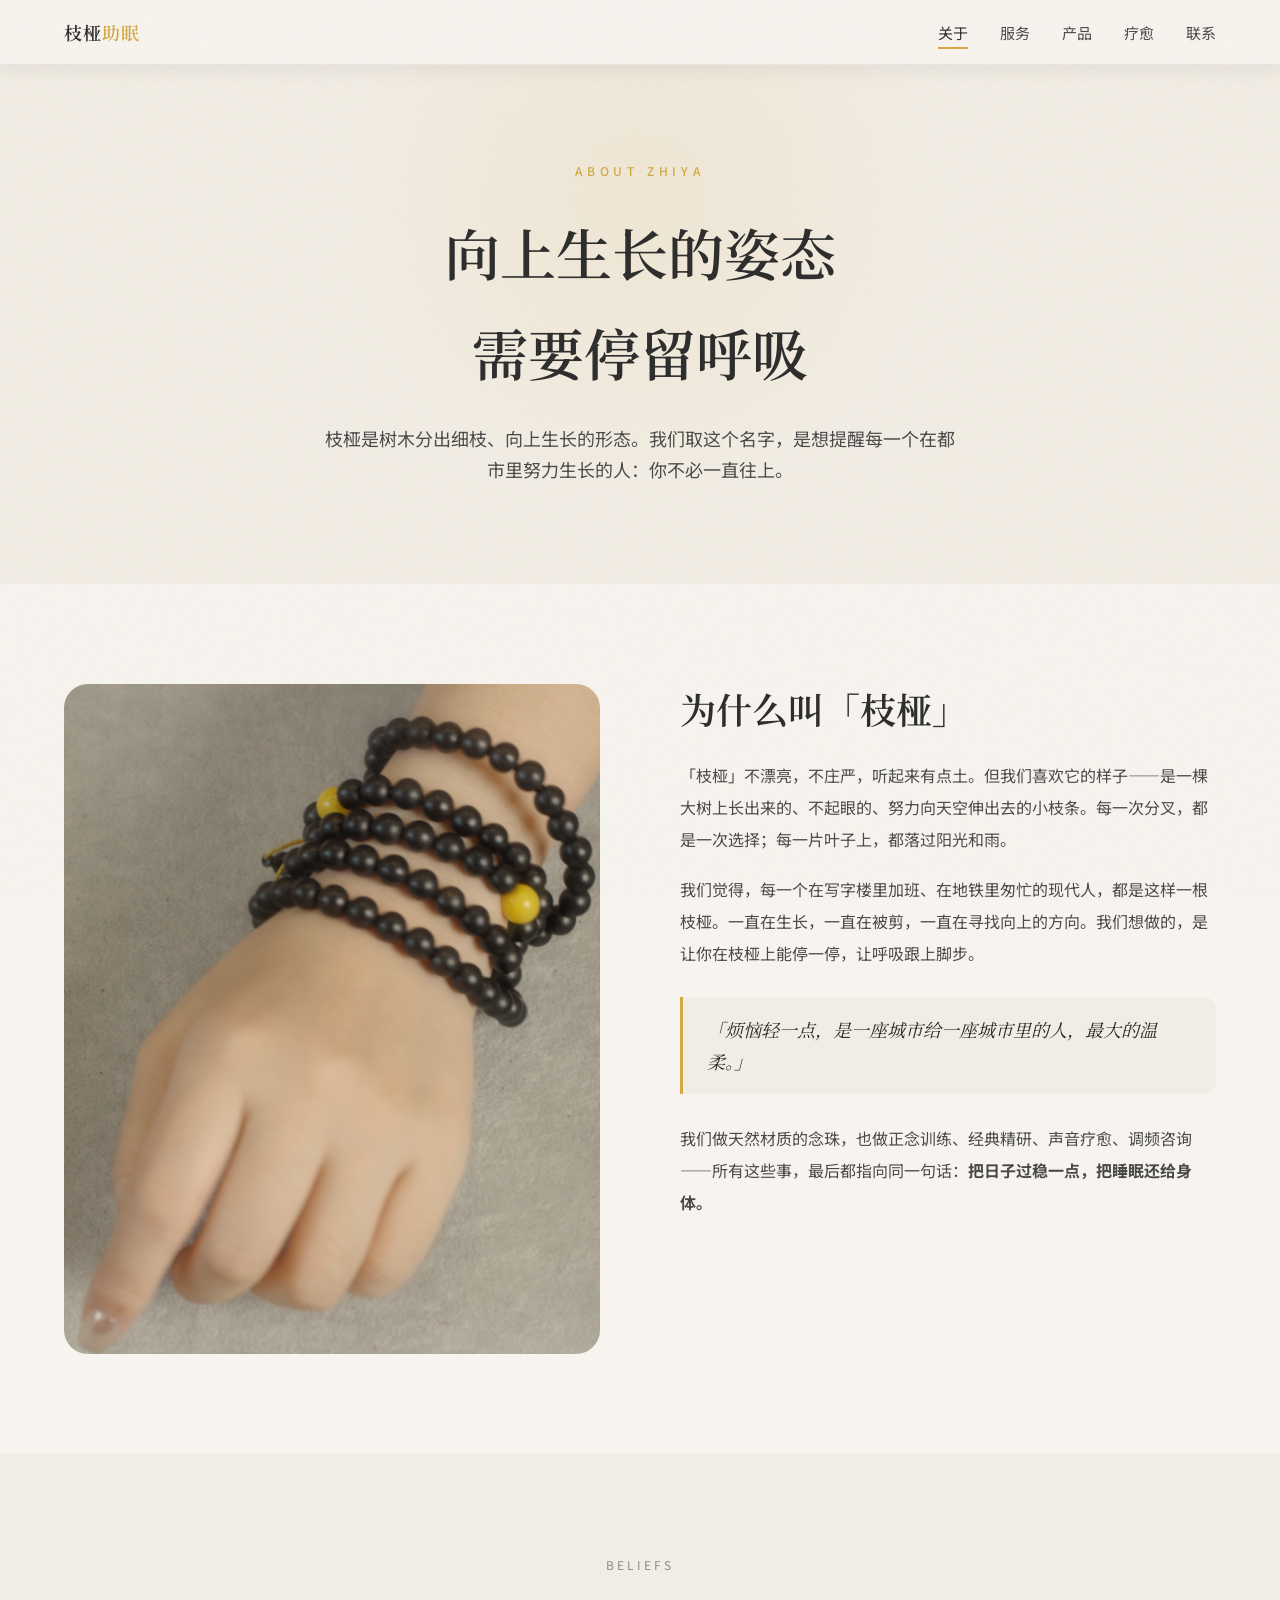
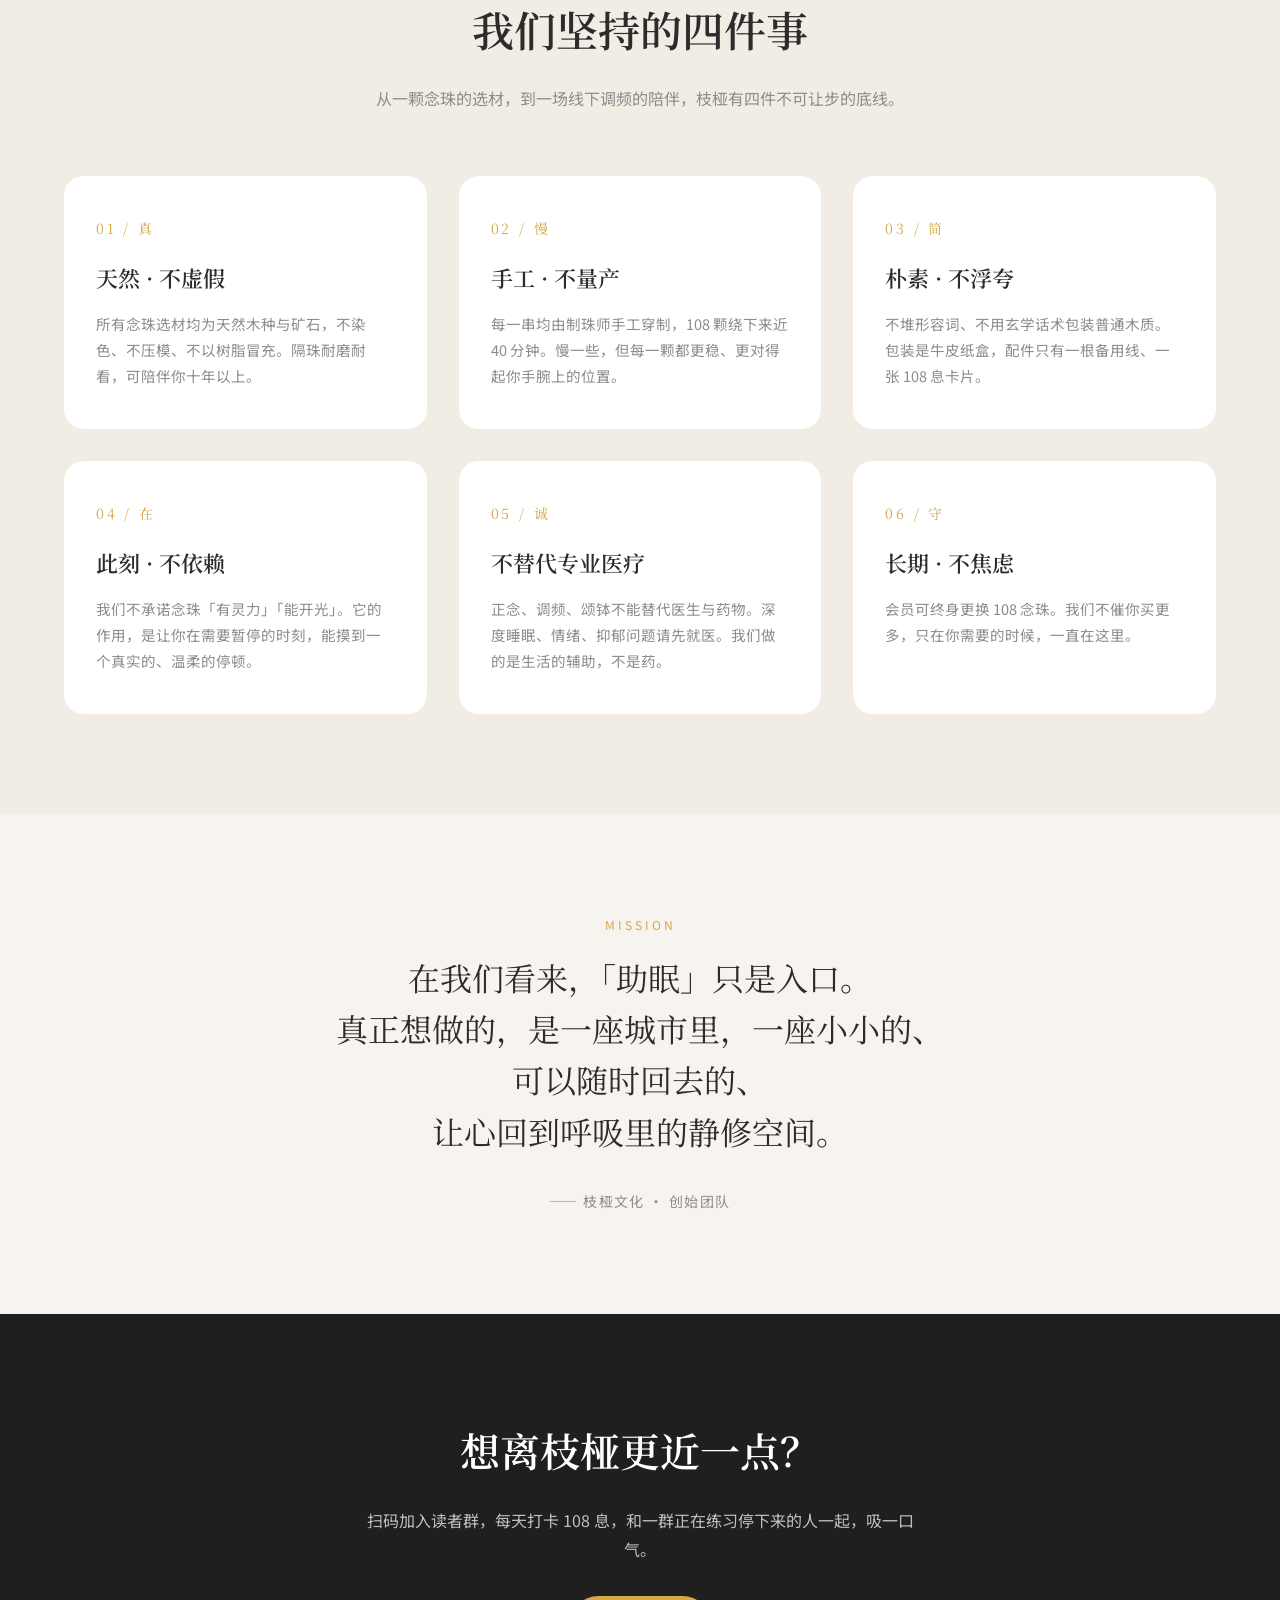
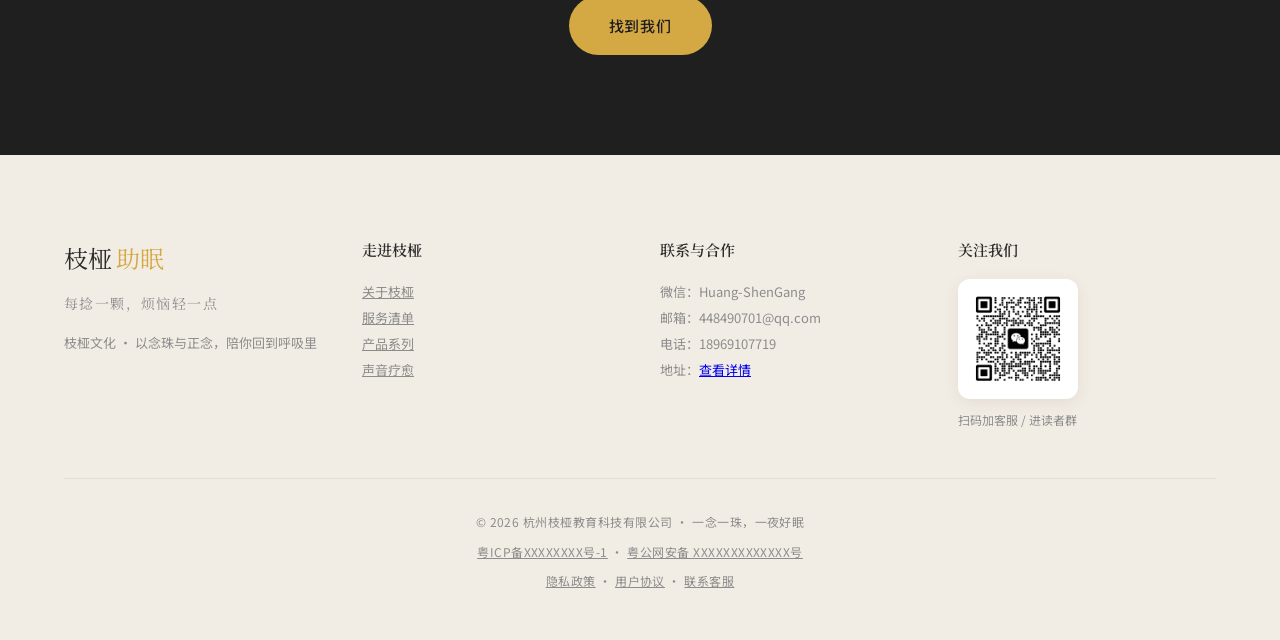
==== about.html @ 6f84974c "初始化枝桠助眠官网 - 7 页静态站（index/about/services/products/contact/privacy/terms） - 共享样式 assets/site.css - 产片图" ====
<!DOCTYPE html>
<html lang="zh-CN" data-page-node-id="c7BwJhgaLgPB29mqBBdAza">
<head data-page-node-id="w8RipfupaYXscHjXqnC0Yg">
  <meta charset="UTF-8" data-page-node-id="zrzFJrG8HSOhXnCDWmVQQJ">
  <meta name="viewport" content="width=device-width, initial-scale=1.0, maximum-scale=1.0, user-scalable=no" data-page-node-id="kFbuzF8oG6EaIwh0IIqOw9">
  <title>关于枝桠 · 枝桠助眠</title>
  <meta name="description" content="杭州枝桠教育科技有限公司——以念珠与正念陪伴都市年轻人。我们相信，向上生长的姿态，也需要停留呼吸。" data-page-node-id="zHHDZzL48FiC77QS3aB5ci">
  <meta name="keywords" content="枝桠助眠,关于枝桠,品牌故事,正念,助眠,佛珠,杭州公司" data-page-node-id="AqQT6W8huMCM0F9nWyR6EF">
  <meta property="og:type" content="website" data-page-node-id="DmBmISzc376RfdoCbHQrcf">
  <meta property="og:title" content="关于枝桠 · 枝桠助眠" data-page-node-id="50yYKK99D9GsTYdADlOUM7">
  <meta property="og:description" content="向上生长的姿态，需要停留呼吸。了解枝桠的故事。" data-page-node-id="1DLY83FLRp54tsqsLVWMIu">
  <meta property="og:image" content="./产片图片/1.png" data-page-node-id="OiTIKZ00dur47tqIDrCiAA">
  <meta property="og:url" content="./about.html" data-page-node-id="WsCuAFcNBPv4tNHKHbFc8V">
  <meta name="twitter:card" content="summary_large_image" data-page-node-id="gfnWzCbw3kTWJ5EfVEJmKY">
  <link rel="canonical" href="./about.html" data-page-node-id="uC2Aphrn7TqYzEpxjlaVn9">
  <link rel="preconnect" href="https://fonts.googleapis.com" data-page-node-id="FTMaGmnNNYie9JYC5k6kCt">
  <link rel="preconnect" href="https://fonts.gstatic.com" crossorigin data-page-node-id="2F72cKlCSlDyIrmkJ0MfMA">
  <link href="https://fonts.googleapis.com/css2?family=Noto+Sans+SC:wght@300;400;500&family=Noto+Serif+SC:wght@400;600;700&display=swap" rel="stylesheet" data-page-node-id="FGYejJFc6sFMuVZwgRU7yX">
  <link rel="stylesheet" href="./assets/site.css" data-page-node-id="NedhInHYBKWMyEAPt3OHoJ">
  <style>
    .about-hero {
      padding: 160px 0 100px;
      text-align: center;
      background: var(--bg-warm);
      position: relative;
      overflow: hidden;
    }
    .about-hero::before {
      content: '';
      position: absolute;
      top: -100px; left: 50%;
      transform: translateX(-50%);
      width: 600px; height: 600px;
      background: radial-gradient(circle, rgba(212,168,67,0.10) 0%, transparent 70%);
      pointer-events: none;
    }
    .about-hero .label {
      font-size: 12px;
      letter-spacing: 0.4em;
      color: var(--beeswax);
      margin-bottom: 20px;
      font-weight: 500;
    }
    .about-hero h1 {
      font-family: 'Noto Serif SC', serif;
      font-size: 56px;
      color: var(--ink);
      margin-bottom: 20px;
      position: relative;
      z-index: 1;
    }
    .about-hero p.lead {
      font-size: 18px;
      color: var(--ink-light);
      max-width: 640px;
      margin: 0 auto;
      line-height: 1.7;
    }
    .about-body {
      padding: 100px 0;
    }
    .about-grid {
      display: grid;
      grid-template-columns: 1fr 1fr;
      gap: 80px;
      align-items: start;
    }
    .about-left-image {
      position: relative;
      border-radius: 24px;
      overflow: hidden;
      aspect-ratio: 4/5;
      background: var(--bg-warm);
    }
    .about-left-image img {
      width: 100%;
      height: 100%;
      object-fit: cover;
    }
    .about-right-text h2 {
      font-family: 'Noto Serif SC', serif;
      font-size: 36px;
      color: var(--ink);
      margin-bottom: 24px;
      line-height: 1.4;
    }
    .about-right-text p {
      font-size: 16px;
      color: var(--ink-light);
      line-height: 2;
      margin-bottom: 18px;
    }
    .about-quote {
      border-left: 3px solid var(--beeswax);
      padding: 16px 24px;
      margin: 28px 0;
      background: var(--bg-warm);
      border-radius: 0 12px 12px 0;
    }
    .about-quote p {
      font-family: 'Noto Serif SC', serif;
      font-size: 18px;
      color: var(--ink);
      font-style: italic;
      line-height: 1.8;
      margin: 0;
    }
    .beliefs {
      padding: 100px 0;
      background: var(--bg-warm);
    }
    .beliefs-grid {
      display: grid;
      grid-template-columns: repeat(3, 1fr);
      gap: 32px;
      margin-top: 60px;
    }
    .belief-card {
      background: var(--white);
      border-radius: 20px;
      padding: 40px 32px;
      transition: transform 0.4s ease, box-shadow 0.4s ease;
    }
    .belief-card:hover {
      transform: translateY(-6px);
      box-shadow: 0 16px 40px var(--shadow-hover);
    }
    .belief-num {
      font-family: 'Noto Serif SC', serif;
      font-size: 14px;
      color: var(--beeswax);
      margin-bottom: 16px;
      letter-spacing: 0.2em;
    }
    .belief-card h3 {
      font-family: 'Noto Serif SC', serif;
      font-size: 22px;
      color: var(--ink);
      margin-bottom: 14px;
    }
    .belief-card p {
      font-size: 14.5px;
      color: var(--gray);
      line-height: 1.8;
    }
    .mission {
      padding: 100px 0;
      text-align: center;
    }
    .mission-quote {
      font-family: 'Noto Serif SC', serif;
      font-size: 32px;
      color: var(--ink);
      line-height: 1.6;
      max-width: 800px;
      margin: 0 auto 32px;
    }
    .mission-attr {
      font-size: 14px;
      color: var(--gray);
      letter-spacing: 0.1em;
    }
    .cta-section {
      padding: 100px 0;
      background: var(--night);
      color: var(--white);
      text-align: center;
    }
    .cta-section h2 {
      font-family: 'Noto Serif SC', serif;
      font-size: 40px;
      margin-bottom: 20px;
    }
    .cta-section p {
      font-size: 16px;
      color: rgba(255,255,255,0.72);
      max-width: 560px;
      margin: 0 auto 32px;
    }
    .cta-section .btn {
      display: inline-block;
      padding: 16px 40px;
      border-radius: 999px;
      background: var(--beeswax);
      color: var(--night);
      text-decoration: none;
      font-weight: 500;
      letter-spacing: 0.05em;
      transition: all 0.3s ease;
    }
    .cta-section .btn:hover {
      background: #e6bc5a;
      transform: translateY(-2px);
    }
    @media (max-width: 768px) {
      .about-hero h1 { font-size: 36px; }
      .about-hero p.lead { font-size: 15px; }
      .about-grid { grid-template-columns: 1fr; gap: 48px; }
      .about-right-text h2 { font-size: 26px; }
      .beliefs-grid { grid-template-columns: 1fr; }
      .mission-quote { font-size: 22px; }
      .cta-section h2 { font-size: 26px; }
    }
  </style>
</head>
<body data-page-node-id="UR6ps6s8fFl117tEsChfaw">

  <header class="site-nav scrolled" id="siteNav" data-page-node-id="hiz7lz0jd9KAFpZ8eFa2yN">
    <div class="nav-inner" data-page-node-id="rOuFH8DepmWAj6AZ67XHF1">
      <a href="./index.html" class="nav-brand" data-page-node-id="axmOIv5tvUk6HIqHQAxcwW">枝桠<span data-page-node-id="FHJgULIKJq8jnDKn7yEDbx">助眠</span></a>
      <button class="nav-toggle" id="navToggle" aria-label="菜单" aria-expanded="false" data-page-node-id="SBazBdN1yTBa6kZQ1jZ2EP">
        <span data-page-node-id="uJAzvLkXSV394ZRrma4BbR"></span><span data-page-node-id="nHkW20E5eIy1v8cbCnE5GK"></span><span data-page-node-id="qeNM5lYX1c8rsb4ARBfIg5"></span>
      </button>
      <ul class="nav-links" id="navLinks" data-page-node-id="AGtZvBCRFZdLdF75rJFdta">
        <li data-page-node-id="BFnFdOGAsnB5NBTLlMDL6d"><a href="./about.html" class="nav-link active" data-page-node-id="Q8bKJDMtmkW3yrdjBiYY33">关于</a></li>
        <li data-page-node-id="NUZg1iKEtXzClIMRPMapft"><a href="./services.html" class="nav-link" data-page-node-id="Dl8y2Rxj9kE5IbbHzhwdM4">服务</a></li>
        <li data-page-node-id="zo1iruIaIGxYYVtCtspDEO"><a href="./products.html" class="nav-link" data-page-node-id="ywbS6RDt38jr5anraozrhC">产品</a></li>
        <li data-page-node-id="i7Q5GCgoASfFPEgCilK0Wp"><a href="./index.html#healing" class="nav-link" data-page-node-id="jfya0qvZBH0CgWu5E48XGW">疗愈</a></li>
        <li data-page-node-id="WAKlwJp4Ob808mAAfF3wnR"><a href="./contact.html" class="nav-link" data-page-node-id="AmTtFHpRx5peH0KuPrBoLv">联系</a></li>
      </ul>
    </div>
  </header>

  <section class="about-hero" data-page-node-id="jH1NJAbVvF68wlm204CI6h">
    <div class="container" data-page-node-id="KVmRK8CISE722dLijjxLsc">
      <div class="label" data-page-node-id="olvacnkoFyJpDeKzUZ65VW">ABOUT ZHIYA</div>
      <h1 data-page-node-id="0Nn4uKbJqiHKvKxReN2OqH">向上生长的姿态<br data-page-node-id="UKaBASVgu8d6NCuFDhH1un">需要停留呼吸</h1>
      <p class="lead" data-page-node-id="lAp22Dy3hIbKKJzqLRYqde">枝桠是树木分出细枝、向上生长的形态。我们取这个名字，是想提醒每一个在都市里努力生长的人：你不必一直往上。</p>
    </div>
  </section>

  <section class="about-body" data-page-node-id="h8BZvKOUKKUC6U860dTiGv">
    <div class="container" data-page-node-id="MZeCGI1SsCHzc0jHbNsNok">
      <div class="about-grid" data-page-node-id="tGA8aJYGiAFybdWyJPHHiR">
        <div class="about-left-image" data-page-node-id="2pXAzo0klJZNjCA20Rikrb">
          <img src="./产片图片/1.png" alt="枝桠 · 一只戴着佛珠的手" data-page-node-id="SVm0cBThrlSll1KvoSsKX9">
        </div>
        <div class="about-right-text" data-page-node-id="HJqApwpvIswuZArbkHlZYB">
          <h2 data-page-node-id="R7ZXpMlMowBRGNvMRCJcBs">为什么叫「枝桠」</h2>
          <p data-page-node-id="FZwH7rVQ911KagrM0B6aIt">「枝桠」不漂亮，不庄严，听起来有点土。但我们喜欢它的样子——是一棵大树上长出来的、不起眼的、努力向天空伸出去的小枝条。每一次分叉，都是一次选择；每一片叶子上，都落过阳光和雨。</p>
          <p data-page-node-id="WCe2OZrRFo6Ux5G0KJXabU">我们觉得，每一个在写字楼里加班、在地铁里匆忙的现代人，都是这样一根枝桠。一直在生长，一直在被剪，一直在寻找向上的方向。我们想做的，是让你在枝桠上能停一停，让呼吸跟上脚步。</p>
          <div class="about-quote" data-page-node-id="uOz3YxsCCCjEPCuTqq1VqM">
            <p data-page-node-id="q9AaAaYB4lRY2vPkhWlMHv">「烦恼轻一点，是一座城市给一座城市里的人，最大的温柔。」</p>
          </div>
          <p data-page-node-id="6E6H9NdvF84lLmrNnNgIdD">我们做天然材质的念珠，也做正念训练、经典精研、声音疗愈、调频咨询——所有这些事，最后都指向同一句话：<strong data-page-node-id="QaeRMHivBuHC1xNmMSfaqd">把日子过稳一点，把睡眠还给身体。</strong></p>
        </div>
      </div>
    </div>
  </section>

  <section class="beliefs" data-page-node-id="uiAZOZgIpAsta3oJYEk026">
    <div class="container" data-page-node-id="hNrx7DZrSfAvPwByuKKrL9">
      <div class="section-header" data-page-node-id="2CpRvvEBQnL5HoxRXN3GKf">
        <div class="section-label" data-page-node-id="dyXjaRbgRjtB42YIU72gN3">BELIEFS</div>
        <h2 class="section-title" data-page-node-id="XGOfEgILxRE74paKvE7hgj">我们坚持的四件事</h2>
        <p class="section-desc" data-page-node-id="Gfw2ica5Q4zvaoBi0sFRiv">从一颗念珠的选材，到一场线下调频的陪伴，枝桠有四件不可让步的底线。</p>
      </div>
      <div class="beliefs-grid" data-page-node-id="pck6gEkmcnENgy1vrmabD5">

        <div class="belief-card" data-page-node-id="UTciaKoEz7dccMvAy6v9UB">
          <div class="belief-num" data-page-node-id="bvauAqzqwrhWJQ6xtPFI5k">01 / 真</div>
          <h3 data-page-node-id="h4NT4iXpge1FSPsaRDPHKa">天然 · 不虚假</h3>
          <p data-page-node-id="7c4EhgfF7xB0TbcHIZsFgD">所有念珠选材均为天然木种与矿石，不染色、不压模、不以树脂冒充。隔珠耐磨耐看，可陪伴你十年以上。</p>
        </div>

        <div class="belief-card" data-page-node-id="Bk6lPcwbdZ1vUlmhclp6dW">
          <div class="belief-num" data-page-node-id="05ui66niWYrcnFjC5PSkE7">02 / 慢</div>
          <h3 data-page-node-id="FghF8DBYjntrFPWxYDBAlU">手工 · 不量产</h3>
          <p data-page-node-id="X8vSfa3ni2D8nfcPOD2bIa">每一串均由制珠师手工穿制，108 颗绕下来近 40 分钟。慢一些，但每一颗都更稳、更对得起你手腕上的位置。</p>
        </div>

        <div class="belief-card" data-page-node-id="6Fqwc320B01YJO45mI9iks">
          <div class="belief-num" data-page-node-id="UjM54HUjMwPZlgIm5jfDfR">03 / 简</div>
          <h3 data-page-node-id="nsfQdr7fGncMtdMISGFnGi">朴素 · 不浮夸</h3>
          <p data-page-node-id="dnBRz0B55nQesfThe6f4i0">不堆形容词、不用玄学话术包装普通木质。包装是牛皮纸盒，配件只有一根备用线、一张 108 息卡片。</p>
        </div>

        <div class="belief-card" data-page-node-id="k2ievXapGETD7EfnZ0hdKa">
          <div class="belief-num" data-page-node-id="IvjJHA66Kv1vFwajhwPLCd">04 / 在</div>
          <h3 data-page-node-id="GVheRAmmiVLeFU7RYu4roH">此刻 · 不依赖</h3>
          <p data-page-node-id="5z6xw6WD0o3nGWjcH1hqCW">我们不承诺念珠「有灵力」「能开光」。它的作用，是让你在需要暂停的时刻，能摸到一个真实的、温柔的停顿。</p>
        </div>

        <div class="belief-card" data-page-node-id="0jRTFa9IEfBB1YoGecJqNf">
          <div class="belief-num" data-page-node-id="6vvp0ahA8wZkmq8TBuqU3g">05 / 诚</div>
          <h3 data-page-node-id="TJcDNjBShxotbsdIuWQXpr">不替代专业医疗</h3>
          <p data-page-node-id="HhPQ5iuE4iAazEieXCcsOX">正念、调频、颂钵不能替代医生与药物。深度睡眠、情绪、抑郁问题请先就医。我们做的是生活的辅助，不是药。</p>
        </div>

        <div class="belief-card" data-page-node-id="w1RbWKJ871ADRbKP7DlpgI">
          <div class="belief-num" data-page-node-id="2pUerXUpq9H86vAy9DimHK">06 / 守</div>
          <h3 data-page-node-id="vNQuoZkG6ASLcEWiCE1w67">长期 · 不焦虑</h3>
          <p data-page-node-id="QV4Xm2xkPnE44cZRjc4ngE">会员可终身更换 108 念珠。我们不催你买更多，只在你需要的时候，一直在这里。</p>
        </div>

      </div>
    </div>
  </section>

  <section class="mission" data-page-node-id="Pe42GWXsGqJadUXee3mkvE">
    <div class="container" data-page-node-id="woVbqS1Fa7isMTOBefNpm2">
      <div class="section-label" style="color: var(--beeswax);" data-page-node-id="SCGsOwD74KZUV81eTWHqeT">MISSION</div>
      <p class="mission-quote" data-page-node-id="25AAFy1aCZcUMVgOklx2Vs">在我们看来，「助眠」只是入口。<br data-page-node-id="UVJhAY0oVb5toOEHbXHpix">真正想做的，是一座城市里，一座小小的、<br data-page-node-id="tErM1tyc2FkyBk95EBSaL3">可以随时回去的、<br data-page-node-id="t9rvvNbo5iYPOkJoSlGDkZ">让心回到呼吸里的静修空间。</p>
      <p class="mission-attr" data-page-node-id="hHnVvUOABGRdj9HToEpQHO">—— 枝桠文化 · 创始团队</p>
    </div>
  </section>

  <section class="cta-section" data-page-node-id="IrVIFRA7It5h6zW5yOwMFr">
    <div class="container" data-page-node-id="8eqxMaCAe2atqO4OBw2ZN4">
      <h2 data-page-node-id="svnxXGM6Sws2Z7AGfDh0BJ">想离枝桠更近一点？</h2>
      <p data-page-node-id="HElB5j8MJHIBcPMNS7d1CH">扫码加入读者群，每天打卡 108 息，和一群正在练习停下来的人一起，吸一口气。</p>
      <a href="./contact.html" class="btn" data-page-node-id="0aQXj6zgI4y1F6Y8UWGGJ8">找到我们</a>
    </div>
  </section>

  <footer class="site-footer" data-page-node-id="5HkELTvilEWLEGCxPAadK8">
    <div class="container" data-page-node-id="BLnSn95hHRnUkiDb2ECy1q">
      <div class="footer-grid" data-page-node-id="P0G55S79D5NCZCQSS6hpjB">
        <div class="footer-col" data-page-node-id="2mFG71zPiKff9Hk4C8FVqE">
          <div class="footer-brand" data-page-node-id="aZsVFZGEcZxCOM8leldZB0">枝桠<span data-page-node-id="xq7jbL80tPYpwIOVJCGrEO">助眠</span></div>
          <p class="footer-tagline" data-page-node-id="V15mepSqv0HrMTjstngdsE">每捻一颗，烦恼轻一点</p>
          <p class="footer-desc" data-page-node-id="3EE0BIqgkkGofS5eDCiLmp">枝桠文化 · 以念珠与正念，陪你回到呼吸里</p>
        </div>
        <div class="footer-col" data-page-node-id="AQUOjYdDwYB6iE0XsZGjJx">
          <h4 data-page-node-id="yZnUyadMwnqSCo7T70sF5U">走进枝桠</h4>
          <ul class="footer-links" data-page-node-id="jXcjhgWbAGkQJU3GK1egqj">
            <li data-page-node-id="6BwABjIQkrpKD9RlwAZM3I"><a href="./about.html" data-page-node-id="Vpph8FVv68yNGEGUTUu2kT">关于枝桠</a></li>
            <li data-page-node-id="3meHULmIgoLO6OKjr3oewF"><a href="./services.html" data-page-node-id="suc0Bv2hQDROhqmnIR4cRj">服务清单</a></li>
            <li data-page-node-id="dKfFiPAi4CKwHxUIBGBzkB"><a href="./products.html" data-page-node-id="3sDmS9g6X5lsZtQA3bBWFV">产品系列</a></li>
            <li data-page-node-id="7gGHtxbRypiUJo18rktl6H"><a href="./index.html#healing" data-page-node-id="yZwXxKicGaNx5fj41Bafs2">声音疗愈</a></li>
          </ul>
        </div>
        <div class="footer-col" data-page-node-id="JFFkwctRx4LVUYJdw5bGr7">
          <h4 data-page-node-id="ZfnbbCMiWmP3tj1DWmOVko">联系与合作</h4>
          <ul class="footer-contact" data-page-node-id="OrwHmdqJYcEAZ6gxa6UKd6">
            <li data-page-node-id="h2xQgmKCg3ZCCzlGtzKOn8">微信：Huang-ShenGang</li>
            <li data-page-node-id="Ikn31BDBJXXD7h8YkqNY3U">邮箱：448490701@qq.com</li>
            <li data-page-node-id="RS2CgsAiRdz9gmYAGglvkn">电话：18969107719</li>
            <li data-page-node-id="Z9lVHiYTtTFLSmH8kqYUqX">地址：<a href="./contact.html" data-page-node-id="9iqHbLwKUDmRbFGy04gUhS">查看详情</a></li>
          </ul>
        </div>
        <div class="footer-col footer-qr-col" data-page-node-id="rA2jW087OFjUakIYrP08Ya">
          <h4 data-page-node-id="Ca4sEZnbP7B1F6oJJDoN3j">关注我们</h4>
          <div class="footer-qr" data-page-node-id="tibuC8jZ6SpxlyYyxyoo2a">
            <img src="./二维码.jpg" alt="枝桠助眠微信二维码" data-page-node-id="qF063CrH4AjbxU7YUn2pJF">
          </div>
          <p class="footer-qr-tip" data-page-node-id="dH1iWnaMlkXxGcC93VMAXt">扫码加客服 / 进读者群</p>
        </div>
      </div>
      <div class="footer-legal" data-page-node-id="fFKhWUOovpnoUGA6u92ExS">
        <p data-page-node-id="GXIDCkTFPFv3hLnznwBtUK">© 2026 杭州枝桠教育科技有限公司 · 一念一珠，一夜好眠</p>
        <p class="footer-beian" data-page-node-id="FBnEyJCJWizUh1IMyKocUu">
          <a href="https://beian.miit.gov.cn/" target="_blank" rel="noopener" data-page-node-id="8B6qu5Ga4TW1eKiLKwgA2y">粤ICP备XXXXXXXX号-1</a>
          ·
          <a href="https://beian.mps.gov.cn/" target="_blank" rel="noopener" data-page-node-id="qWldl174u52RMUw5mBImIM">粤公网安备 XXXXXXXXXXXXX号</a>
        </p>
        <p class="footer-links-mini" data-page-node-id="LnTBFsPxdHoNghXGaQPKEd">
          <a href="./privacy.html" data-page-node-id="jQnN40zLhQ49kDn64CrJrx">隐私政策</a> ·
          <a href="./terms.html" data-page-node-id="kdRIcaGequsZgcmoY1ii4n">用户协议</a> ·
          <a href="./contact.html" data-page-node-id="8tlPQxPjT4TZdbafINowYt">联系客服</a>
        </p>
      </div>
    </div>
  </footer>

  <script>
    (function(){
      var t = document.getElementById('navToggle');
      var l = document.getElementById('navLinks');
      if (t && l) t.addEventListener('click', function(){
        var open = l.classList.toggle('open');
        t.setAttribute('aria-expanded', open);
      });
      var links = document.querySelectorAll('.nav-link');
      links.forEach(function(a){
        a.addEventListener('click', function(){ if (l) l.classList.remove('open'); });
      });
      // Reveal on scroll
      var reveals = document.querySelectorAll('.belief-card, .about-left-image, .about-right-text, .mission-quote');
      var obs = new IntersectionObserver(function(entries){
        entries.forEach(function(e){ if (e.isIntersecting) e.target.classList.add('visible'); });
      }, { threshold: 0.15 });
      reveals.forEach(function(el){
        el.style.opacity = '0';
        el.style.transform = 'translateY(40px)';
        el.style.transition = 'opacity 0.9s ease, transform 0.9s ease';
        obs.observe(el);
      });
      // Add visible style
      var style = document.createElement('style');
      style.textContent = '.visible{opacity:1 !important;transform:translateY(0) !important}';
      document.head.appendChild(style);
    })();
  </script>
</body>
</html>
---- assets/site.css ----
:root {
      --bg: #F7F4EF;
      --bg-warm: #F2EDE4;
      --ink: #2C2C2C;
      --ink-light: #4A4A4A;
      --gray: #8C8C8C;
      --gray-light: #C5C0B8;
      --beeswax: #D4A843;
      --cinnabar: #B54A3E;
      --turquoise: #4A9B96;
      --sandalwood: #8B6F4E;
      --night: #1F1F1F;
      --green: #7A8B6E;
      --white: #FFFFFF;
      --shadow: rgba(44, 44, 44, 0.06);
      --shadow-hover: rgba(44, 44, 44, 0.12);
    }

    * {
      margin: 0;
      padding: 0;
      box-sizing: border-box;
    }

    html {
      scroll-behavior: smooth;
    }

    body {
      font-family: 'Noto Sans SC', 'PingFang SC', 'Microsoft YaHei', sans-serif;
      background-color: var(--bg);
      color: var(--ink);
      line-height: 1.8;
      overflow-x: hidden;
      -webkit-font-smoothing: antialiased;
    }

    /* Noise texture overlay */
    body::before {
      content: '';
      position: fixed;
      top: 0;
      left: 0;
      width: 100%;
      height: 100%;
      pointer-events: none;
      z-index: 9999;
      opacity: 0.035;
      background-image: url("data:image/svg+xml,%3Csvg viewBox='0 0 256 256' xmlns='http://www.w3.org/2000/svg'%3E%3Cfilter id='noise'%3E%3CfeTurbulence type='fractalNoise' baseFrequency='0.85' numOctaves='4' stitchTiles='stitch'/%3E%3C/filter%3E%3Crect width='100%25' height='100%25' filter='url(%23noise)'/%3E%3C/svg%3E");
    }

    h1, h2, h3, .serif {
      font-family: 'Noto Serif SC', 'Songti SC', 'SimSun', serif;
      font-weight: 600;
    }

    .container {
      width: 100%;
      max-width: 1200px;
      margin: 0 auto;
      padding: 0 24px;
    }

    section {
      position: relative;
      padding: 100px 0;
      scroll-margin-top: 64px;
    }

    /* Reveal animation */
    .reveal {
      opacity: 0;
      transform: translateY(40px);
      transition: opacity 0.9s cubic-bezier(0.22, 1, 0.36, 1), transform 0.9s cubic-bezier(0.22, 1, 0.36, 1);
    }

    .reveal.active {
      opacity: 1;
      transform: translateY(0);
    }

    .stagger-1 { transition-delay: 0.1s; }
    .stagger-2 { transition-delay: 0.2s; }
    .stagger-3 { transition-delay: 0.3s; }
    .stagger-4 { transition-delay: 0.4s; }
    .stagger-5 { transition-delay: 0.5s; }

    /* Buttons */
    .btn {
      display: inline-flex;
      align-items: center;
      justify-content: center;
      gap: 8px;
      padding: 16px 36px;
      border-radius: 50px;
      font-size: 15px;
      font-weight: 500;
      letter-spacing: 0.05em;
      cursor: pointer;
      transition: all 0.4s cubic-bezier(0.22, 1, 0.36, 1);
      border: none;
      text-decoration: none;
    }

    .btn-primary {
      background: var(--ink);
      color: var(--bg);
    }

    .btn-primary:hover {
      background: var(--night);
      transform: translateY(-2px);
      box-shadow: 0 12px 32px rgba(31, 31, 31, 0.18);
    }

    .btn-outline {
      background: transparent;
      color: var(--ink);
      border: 1px solid var(--gray-light);
    }

    .btn-outline:hover {
      border-color: var(--ink);
      background: rgba(44, 44, 44, 0.04);
    }

    /* Hero Section */
    .hero {
      min-height: 100vh;
      display: flex;
      align-items: center;
      padding: 0;
      overflow: hidden;
    }

    .hero-inner {
      display: grid;
      grid-template-columns: 1fr 1fr;
      gap: 60px;
      align-items: center;
      min-height: 100vh;
      padding: 120px 0;
    }

    .hero-content {
      position: relative;
      z-index: 2;
    }

    .hero-label {
      display: inline-block;
      font-size: 12px;
      letter-spacing: 0.25em;
      color: var(--gray);
      margin-bottom: 24px;
      text-transform: uppercase;
    }

    .hero-title {
      font-size: clamp(42px, 6vw, 72px);
      line-height: 1.15;
      margin-bottom: 24px;
      color: var(--ink);
    }

    .hero-title span {
      display: block;
    }

    .hero-subtitle {
      font-size: clamp(18px, 2vw, 22px);
      color: var(--ink-light);
      margin-bottom: 16px;
      font-weight: 300;
    }

    .hero-desc {
      font-size: 15px;
      color: var(--gray);
      max-width: 420px;
      margin-bottom: 40px;
      line-height: 1.9;
    }

    .hero-actions {
      display: flex;
      gap: 16px;
      flex-wrap: wrap;
    }

    .hero-visual {
      position: relative;
      height: 100%;
      min-height: 600px;
      display: flex;
      align-items: center;
      justify-content: center;
    }

    .hero-image-wrapper {
      position: relative;
      width: 100%;
      max-width: 520px;
      aspect-ratio: 3/4;
      border-radius: 24px;
      overflow: hidden;
      box-shadow: 0 40px 80px rgba(31, 31, 31, 0.15);
      animation: float 8s ease-in-out infinite;
    }

    .hero-image-wrapper img {
      width: 100%;
      height: 100%;
      object-fit: cover;
      filter: saturate(0.92) contrast(1.02);
    }

    .hero-image-frame {
      position: absolute;
      inset: -20px;
      border: 1px solid var(--gray-light);
      border-radius: 32px;
      opacity: 0.5;
      animation: float 8s ease-in-out infinite reverse;
    }

    @keyframes float {
      0%, 100% { transform: translateY(0); }
      50% { transform: translateY(-16px); }
    }

    /* Scroll indicator */
    .scroll-indicator {
      position: absolute;
      bottom: 40px;
      left: 50%;
      transform: translateX(-50%);
      display: flex;
      flex-direction: column;
      align-items: center;
      gap: 8px;
      color: var(--gray);
      font-size: 11px;
      letter-spacing: 0.15em;
      animation: bounce 2s infinite;
    }

    .scroll-line {
      width: 1px;
      height: 48px;
      background: linear-gradient(to bottom, var(--gray-light), transparent);
    }

    @keyframes bounce {
      0%, 100% { transform: translateX(-50%) translateY(0); }
      50% { transform: translateX(-50%) translateY(8px); }
    }

    /* Concept Section */
    .concept {
      background: var(--bg-warm);
      text-align: center;
    }

    .concept-number {
      font-family: 'Noto Serif SC', serif;
      font-size: clamp(120px, 20vw, 240px);
      font-weight: 700;
      line-height: 1;
      color: transparent;
      -webkit-text-stroke: 1px var(--gray-light);
      margin-bottom: -60px;
      opacity: 0.6;
    }

    .concept-content {
      position: relative;
      z-index: 1;
      max-width: 760px;
      margin: 0 auto;
    }

    .concept-title {
      font-size: clamp(28px, 4vw, 42px);
      margin-bottom: 32px;
      color: var(--ink);
    }

    .concept-text {
      font-size: 17px;
      color: var(--ink-light);
      line-height: 2;
      margin-bottom: 48px;
    }

    .concept-more {
      display: inline-flex;
      align-items: center;
      gap: 6px;
      font-size: 15px;
      font-weight: 500;
      color: var(--ink);
      text-decoration: none;
      border-bottom: 1px solid var(--gray-light);
      padding-bottom: 2px;
      margin-top: -24px;
      margin-bottom: 40px;
      transition: color 0.3s ease, border-color 0.3s ease;
    }

    .concept-more:hover {
      color: var(--beeswax);
      border-color: var(--beeswax);
    }

    .concept-items {
      display: grid;
      grid-template-columns: repeat(3, 1fr);
      gap: 32px;
      margin-top: 64px;
    }

    .concept-item {
      padding: 32px 24px;
      background: var(--bg);
      border-radius: 20px;
      box-shadow: 0 8px 32px var(--shadow);
    }

    .concept-item-icon {
      width: 48px;
      height: 48px;
      margin: 0 auto 20px;
      border-radius: 50%;
      display: flex;
      align-items: center;
      justify-content: center;
      font-size: 20px;
    }

    .concept-item:nth-child(1) .concept-item-icon { background: rgba(212, 168, 67, 0.12); color: var(--beeswax); }
    .concept-item:nth-child(2) .concept-item-icon { background: rgba(74, 155, 150, 0.12); color: var(--turquoise); }
    .concept-item:nth-child(3) .concept-item-icon { background: rgba(181, 74, 62, 0.12); color: var(--cinnabar); }

    .concept-item h3 {
      font-size: 18px;
      margin-bottom: 12px;
    }

    .concept-item p {
      font-size: 14px;
      color: var(--gray);
      line-height: 1.7;
    }

    /* Section Header */
    .section-header {
      text-align: center;
      margin-bottom: 64px;
    }

    .section-label {
      font-size: 12px;
      letter-spacing: 0.25em;
      color: var(--gray);
      margin-bottom: 16px;
      text-transform: uppercase;
    }

    .section-title {
      font-size: clamp(28px, 4vw, 42px);
      margin-bottom: 16px;
    }

    .section-desc {
      font-size: 16px;
      color: var(--gray);
      max-width: 560px;
      margin: 0 auto;
    }

    .services-more {
      display: inline-flex;
      align-items: center;
      gap: 6px;
      font-size: 15px;
      font-weight: 500;
      color: var(--ink);
      text-decoration: none;
      border-bottom: 1px solid var(--gray-light);
      padding-bottom: 2px;
      margin-top: 24px;
      transition: color 0.3s ease, border-color 0.3s ease;
    }

    .services-more:hover {
      color: var(--beeswax);
      border-color: var(--beeswax);
    }

    /* Products Slider */
    .products-slider {
      position: relative;
      overflow: hidden;
      width: 100%;
      -webkit-tap-highlight-color: transparent;
    }

    .products-grid {
      display: flex;
      transition: transform 0.6s cubic-bezier(0.22, 1, 0.36, 1);
      will-change: transform;
    }

    .product-card {
      flex: 0 0 100%;
      max-width: 100%;
      display: flex;
      flex-direction: column;
      background: var(--white);
      border-radius: 24px;
      overflow: hidden;
      box-shadow: 0 12px 40px var(--shadow);
      transition: all 0.5s cubic-bezier(0.22, 1, 0.36, 1);
      cursor: pointer;
    }

    .product-image {
      position: relative;
      aspect-ratio: 4/5;
      overflow: hidden;
      background: var(--bg-warm);
    }

    .product-image img {
      width: 100%;
      height: 100%;
      object-fit: cover;
      transition: transform 0.8s cubic-bezier(0.22, 1, 0.36, 1);
    }

    .product-card:hover .product-image img {
      transform: scale(1.06);
    }

    .product-tag {
      position: absolute;
      top: 16px;
      left: 16px;
      padding: 6px 14px;
      border-radius: 20px;
      font-size: 11px;
      letter-spacing: 0.08em;
      background: rgba(255, 255, 255, 0.92);
      color: var(--ink);
      backdrop-filter: blur(8px);
    }

    .product-info {
      padding: 36px 28px;
      display: flex;
      flex-direction: column;
      justify-content: center;
    }

    .product-series {
      font-size: 12px;
      letter-spacing: 0.15em;
      color: var(--gray);
      margin-bottom: 8px;
    }

    .product-name {
      font-size: 28px;
      margin-bottom: 10px;
      color: var(--ink);
    }

    .product-material {
      font-size: 13px;
      color: var(--gray);
      margin-bottom: 16px;
    }

    .product-theme {
      display: inline-block;
      align-self: flex-start;
      padding: 6px 14px;
      border-radius: 20px;
      font-size: 12px;
      margin-bottom: 20px;
      background: var(--bg);
      color: var(--ink-light);
    }

    .product-desc {
      font-size: 14px;
      color: var(--gray);
      line-height: 1.8;
      margin-bottom: 24px;
    }

    .product-footer {
      display: flex;
      justify-content: space-between;
      align-items: center;
      padding-top: 20px;
      border-top: 1px solid var(--bg-warm);
    }

    .product-price {
      font-family: 'Noto Serif SC', serif;
      font-size: 24px;
      color: var(--ink);
    }

    .product-price span {
      font-size: 13px;
      color: var(--gray);
      margin-left: 4px;
    }

    .product-btn {
      width: 44px;
      height: 44px;
      border-radius: 50%;
      border: 1px solid var(--gray-light);
      background: transparent;
      color: var(--ink);
      font-size: 18px;
      display: flex;
      align-items: center;
      justify-content: center;
      cursor: pointer;
      transition: all 0.3s ease;
    }

    .product-btn:hover {
      background: var(--ink);
      border-color: var(--ink);
      color: var(--bg);
    }

    /* Slider arrows */
    .slider-arrow {
      position: absolute;
      top: 50%;
      transform: translateY(-50%);
      width: 48px;
      height: 48px;
      border-radius: 50%;
      border: 1px solid var(--gray-light);
      background: rgba(255, 255, 255, 0.92);
      color: var(--ink);
      font-size: 26px;
      line-height: 1;
      cursor: pointer;
      z-index: 5;
      display: flex;
      align-items: center;
      justify-content: center;
      transition: all 0.3s ease;
      backdrop-filter: blur(4px);
      box-shadow: 0 4px 16px var(--shadow);
    }

    .slider-arrow:hover {
      background: var(--ink);
      color: var(--bg);
    }

    .slider-prev { left: 12px; }
    .slider-next { right: 12px; }

    /* Slider dots */
    .slider-dots {
      display: flex;
      justify-content: center;
      gap: 10px;
      margin-top: 36px;
    }

    .slider-dot {
      width: 8px;
      height: 8px;
      border-radius: 50%;
      border: none;
      background: var(--gray-light);
      cursor: pointer;
      padding: 0;
      transition: all 0.3s ease;
    }

    .slider-dot.active {
      background: var(--ink);
      width: 26px;
      border-radius: 4px;
    }

    /* Healing Section */
    .healing {
      background: linear-gradient(180deg, var(--bg) 0%, var(--bg-warm) 100%);
    }

    .healing-layout {
      display: grid;
      grid-template-columns: 1fr 1fr;
      gap: 48px;
      align-items: start;
    }

    .breathing-panel {
      background: var(--white);
      border-radius: 28px;
      padding: 48px 40px;
      box-shadow: 0 16px 48px var(--shadow);
      text-align: center;
    }

    .breathing-title {
      font-size: 22px;
      margin-bottom: 8px;
    }

    .breathing-subtitle {
      font-size: 14px;
      color: var(--gray);
      margin-bottom: 40px;
    }

    .breath-ball-container {
      position: relative;
      width: 240px;
      height: 240px;
      margin: 0 auto 40px;
      display: flex;
      align-items: center;
      justify-content: center;
    }

    .breath-ball {
      width: 120px;
      height: 120px;
      border-radius: 50%;
      background: radial-gradient(circle at 30% 30%, rgba(212, 168, 67, 0.4), rgba(139, 111, 78, 0.2));
      box-shadow: 0 0 60px rgba(212, 168, 67, 0.2);
      transition: transform 0.1s linear;
      position: relative;
      z-index: 2;
    }

    .breath-ring {
      position: absolute;
      border: 1px solid var(--gray-light);
      border-radius: 50%;
      opacity: 0.4;
    }

    .breath-ring:nth-child(1) { width: 160px; height: 160px; }
    .breath-ring:nth-child(2) { width: 200px; height: 200px; opacity: 0.25; }
    .breath-ring:nth-child(3) { width: 240px; height: 240px; opacity: 0.12; }

    .breath-text {
      font-family: 'Noto Serif SC', serif;
      font-size: 28px;
      color: var(--ink);
      margin-bottom: 8px;
      min-height: 40px;
    }

    .breath-timer {
      font-size: 14px;
      color: var(--gray);
      margin-bottom: 32px;
    }

    .breath-controls {
      display: flex;
      gap: 12px;
      justify-content: center;
    }

    /* Bead Counter */
    .counter-panel {
      background: var(--white);
      border-radius: 28px;
      padding: 48px 40px;
      box-shadow: 0 16px 48px var(--shadow);
      text-align: center;
    }

    .counter-title {
      font-size: 22px;
      margin-bottom: 8px;
    }

    .counter-subtitle {
      font-size: 14px;
      color: var(--gray);
      margin-bottom: 32px;
    }

    .beads-ring {
      position: relative;
      width: 260px;
      height: 260px;
      margin: 0 auto 32px;
    }

    .bead {
      position: absolute;
      width: 8px;
      height: 8px;
      border-radius: 50%;
      background: var(--gray-light);
      transition: all 0.3s ease;
      cursor: pointer;
    }

    .bead.active {
      background: var(--beeswax);
      transform: scale(1.8);
      box-shadow: 0 0 12px rgba(212, 168, 67, 0.5);
    }

    .bead-center {
      position: absolute;
      top: 50%;
      left: 50%;
      transform: translate(-50%, -50%);
      width: 80px;
      height: 80px;
      border-radius: 50%;
      background: var(--bg);
      display: flex;
      flex-direction: column;
      align-items: center;
      justify-content: center;
      font-family: 'Noto Serif SC', serif;
    }

    .bead-count {
      font-size: 28px;
      color: var(--ink);
      line-height: 1;
    }

    .bead-total {
      font-size: 12px;
      color: var(--gray);
    }

    .counter-actions {
      display: flex;
      gap: 12px;
      justify-content: center;
      margin-bottom: 24px;
    }

    .counter-message {
      font-size: 14px;
      color: var(--turquoise);
      min-height: 24px;
      opacity: 0;
      transition: opacity 0.5s ease;
    }

    .counter-message.show {
      opacity: 1;
    }

    /* Sound Healing */
    .sound-section {
      margin-top: 48px;
      text-align: center;
    }

    .sound-title {
      font-size: 18px;
      margin-bottom: 24px;
    }

    .sound-buttons {
      display: flex;
      gap: 16px;
      justify-content: center;
      flex-wrap: wrap;
    }

    .sound-btn {
      padding: 16px 28px;
      border-radius: 16px;
      border: 1px solid var(--gray-light);
      background: var(--white);
      color: var(--ink);
      font-size: 14px;
      cursor: pointer;
      transition: all 0.3s ease;
      display: flex;
      align-items: center;
      gap: 10px;
    }

    .sound-btn:hover {
      border-color: var(--beeswax);
      background: rgba(212, 168, 67, 0.04);
    }

    .sound-btn.active {
      background: var(--ink);
      color: var(--bg);
      border-color: var(--ink);
    }

    .sound-icon {
      font-size: 18px;
    }

    /* Scenes Section */
    .scenes-grid {
      display: grid;
      grid-template-columns: repeat(3, 1fr);
      gap: 24px;
    }

    .scene-card {
      position: relative;
      padding: 40px 32px;
      border-radius: 24px;
      background: var(--white);
      box-shadow: 0 8px 32px var(--shadow);
      transition: all 0.4s ease;
      overflow: hidden;
    }

    .scene-card::before {
      content: '';
      position: absolute;
      top: 0;
      left: 0;
      width: 100%;
      height: 4px;
      background: var(--gray-light);
      transition: background 0.4s ease;
    }

    .scene-card:nth-child(1)::before { background: var(--night); }
    .scene-card:nth-child(2)::before { background: var(--turquoise); }
    .scene-card:nth-child(3)::before { background: var(--beeswax); }

    .scene-card:hover {
      transform: translateY(-6px);
    }

    .scene-time {
      font-size: 12px;
      letter-spacing: 0.15em;
      color: var(--gray);
      margin-bottom: 16px;
    }

    .scene-title {
      font-size: 22px;
      margin-bottom: 16px;
    }

    .scene-text {
      font-size: 14px;
      color: var(--ink-light);
      line-height: 1.8;
    }

    /* Purchase Section */
    .purchase {
      background: var(--ink);
      color: var(--bg);
      text-align: center;
    }

    .purchase .section-label,
    .purchase .section-desc {
      color: var(--gray-light);
    }

    .purchase .section-title {
      color: var(--bg);
    }

    .purchase-cards {
      display: grid;
      grid-template-columns: repeat(3, 1fr);
      gap: 24px;
      margin-bottom: 48px;
    }

    .purchase-card {
      background: rgba(255, 255, 255, 0.04);
      border: 1px solid rgba(255, 255, 255, 0.1);
      border-radius: 20px;
      padding: 32px 24px;
      transition: all 0.4s ease;
    }

    .purchase-card:hover {
      background: rgba(255, 255, 255, 0.08);
      transform: translateY(-4px);
    }

    .purchase-card-name {
      font-size: 20px;
      margin-bottom: 8px;
      color: var(--bg);
    }

    .purchase-card-material {
      font-size: 13px;
      color: var(--gray-light);
      margin-bottom: 16px;
    }

    .purchase-card-price {
      font-family: 'Noto Serif SC', serif;
      font-size: 28px;
      color: var(--beeswax);
      margin-bottom: 20px;
    }

    .purchase-card-btn {
      width: 100%;
      padding: 14px;
      border-radius: 12px;
      border: 1px solid rgba(255, 255, 255, 0.2);
      background: transparent;
      color: var(--bg);
      font-size: 14px;
      cursor: pointer;
      transition: all 0.3s ease;
    }

    .purchase-card-btn:hover {
      background: var(--bg);
      color: var(--ink);
    }

    .purchase-note {
      font-size: 14px;
      color: var(--gray-light);
      margin-top: 24px;
    }

    /* Modal */
    .modal-overlay {
      position: fixed;
      inset: 0;
      background: rgba(31, 31, 31, 0.7);
      backdrop-filter: blur(8px);
      display: flex;
      align-items: center;
      justify-content: center;
      z-index: 1000;
      opacity: 0;
      pointer-events: none;
      transition: opacity 0.4s ease;
    }

    .modal-overlay.active {
      opacity: 1;
      pointer-events: auto;
    }

    .modal {
      background: var(--bg);
      border-radius: 28px;
      padding: 48px;
      max-width: 420px;
      width: 90%;
      text-align: center;
      transform: translateY(20px);
      transition: transform 0.4s cubic-bezier(0.22, 1, 0.36, 1);
    }

    .modal-overlay.active .modal {
      transform: translateY(0);
    }

    .modal-title {
      font-size: 24px;
      margin-bottom: 12px;
      color: var(--ink);
    }

    .modal-text {
      font-size: 15px;
      color: var(--ink-light);
      margin-bottom: 28px;
      line-height: 1.8;
    }

    .modal-qr {
      width: 180px;
      height: 180px;
      margin: 0 auto 24px;
      background: var(--white);
      border-radius: 16px;
      display: flex;
      align-items: center;
      justify-content: center;
      overflow: hidden;
      padding: 12px;
    }

    .modal-qr img {
      width: 100%;
      height: 100%;
      object-fit: contain;
      border-radius: 8px;
    }

    .modal-wechat {
      font-family: 'Noto Serif SC', serif;
      font-size: 20px;
      color: var(--ink);
      margin-bottom: 24px;
      padding: 12px 24px;
      background: var(--bg-warm);
      border-radius: 12px;
      display: inline-block;
    }

    .modal-close {
      padding: 12px 32px;
      border-radius: 50px;
      border: 1px solid var(--gray-light);
      background: transparent;
      color: var(--ink);
      font-size: 14px;
      cursor: pointer;
      transition: all 0.3s ease;
    }

    .modal-close:hover {
      border-color: var(--ink);
      background: rgba(44, 44, 44, 0.04);
    }

    /* Footer */
    .site-footer {
      padding: 80px 0 40px;
      border-top: 1px solid var(--bg-warm);
      background: var(--bg-warm);
    }

    .footer-grid {
      display: grid;
      grid-template-columns: repeat(4, 1fr);
      gap: 40px;
      margin-bottom: 48px;
    }

    .footer-brand {
      font-family: 'Noto Serif SC', serif;
      font-size: 24px;
      color: var(--ink);
    }
    .footer-brand span {
      color: var(--beeswax);
      margin-left: 4px;
    }

    .footer-tagline {
      font-size: 14px;
      color: var(--gray);
      margin-top: 12px;
      font-family: 'Noto Serif SC', serif;
      letter-spacing: 0.1em;
    }

    .footer-desc {
      font-size: 13px;
      color: var(--gray);
      margin-top: 16px;
      line-height: 1.7;
    }

    .footer-col h4 {
      font-family: 'Noto Serif SC', serif;
      font-size: 15px;
      color: var(--ink);
      margin-bottom: 16px;
      font-weight: 600;
    }

    .footer-links, .footer-contact {
      list-style: none;
      padding: 0;
      margin: 0;
    }
    .footer-links li, .footer-contact li {
      font-size: 13px;
      color: var(--gray);
      line-height: 2;
    }
    .footer-links a {
      color: var(--gray);
      transition: color 0.2s ease;
    }
    .footer-links a:hover {
      color: var(--beeswax);
    }

    .footer-qr-col {
      text-align: left;
    }

    .footer-qr {
      width: 120px;
      height: 120px;
      border-radius: 12px;
      overflow: hidden;
      background: var(--white);
      padding: 8px;
      box-shadow: 0 4px 16px rgba(58, 43, 33, 0.08);
    }
    .footer-qr img {
      width: 100%;
      height: 100%;
      object-fit: contain;
      display: block;
    }
    .footer-qr-tip {
      font-size: 12px;
      color: var(--gray);
      margin-top: 10px;
    }

    .footer-legal {
      padding-top: 32px;
      border-top: 1px solid rgba(44, 44, 44, 0.08);
      text-align: center;
    }
    .footer-legal p {
      font-size: 12px;
      color: var(--gray);
      margin-bottom: 8px;
      letter-spacing: 0.04em;
    }
    .footer-beian a {
      color: var(--gray);
    }
    .footer-beian a:hover {
      color: var(--beeswax);
    }
    .footer-links-mini a {
      color: var(--gray);
      transition: color 0.2s ease;
    }
    .footer-links-mini a:hover {
      color: var(--beeswax);
    }

    @media (max-width: 900px) {
      .footer-grid {
        grid-template-columns: repeat(2, 1fr);
        gap: 32px;
      }
    }
    @media (max-width: 600px) {
      .footer-grid {
        grid-template-columns: 1fr;
      }
      .footer-qr-col {
        text-align: left;
      }
    }

    /* Responsive */
    @media (min-width: 900px) {
      .product-card {
        flex-direction: row;
      }
      .product-image {
        flex: 1 1 50%;
        aspect-ratio: auto;
        min-height: 520px;
      }
      .product-info {
        flex: 1 1 50%;
        padding: 48px 44px;
      }
    }

    @media (max-width: 1024px) {
      .hero-inner,
      .healing-layout {
        grid-template-columns: 1fr;
      }

      .hero-visual {
        min-height: auto;
        order: -1;
      }

      .hero-image-wrapper {
        max-width: 380px;
      }

      .purchase-cards {
        grid-template-columns: repeat(2, 1fr);
      }
    }

    @media (max-width: 768px) {
      section {
        padding: 72px 0;
      }

      .hero-inner {
        padding: 100px 0 80px;
      }

      .concept-items,
      .scenes-grid,
      .purchase-cards {
        grid-template-columns: 1fr;
      }

      .concept-number {
        margin-bottom: -30px;
      }

      .breath-ball-container,
      .beads-ring {
        width: 220px;
        height: 220px;
      }

      .breath-ball {
        width: 100px;
        height: 100px;
      }

      .slider-arrow {
        width: 40px;
        height: 40px;
        font-size: 22px;
      }

      .modal {
        padding: 36px 24px;
      }
    }

    /* Services */
    .services {
      padding: 90px 0;
      background: var(--bg);
    }
    .services-grid {
      display: grid;
      grid-template-columns: repeat(4, 1fr);
      gap: 22px;
      margin-top: 48px;
    }
    .service-card {
      background: var(--white);
      border-radius: 18px;
      padding: 28px 24px 30px;
      box-shadow: 0 6px 24px var(--shadow);
      border-top: 4px solid var(--gray-light);
      display: flex;
      flex-direction: column;
      transition: transform 0.3s ease, box-shadow 0.3s ease;
    }
    .service-card:hover {
      transform: translateY(-4px);
      box-shadow: 0 12px 32px var(--shadow-hover);
    }
    .service-xiu { border-top-color: var(--green); }
    .service-yang { border-top-color: var(--sandalwood); }
    .service-diao { border-top-color: var(--turquoise); }
    .service-lian { border-top-color: var(--cinnabar); }
    .service-cat {
      display: flex;
      align-items: baseline;
      gap: 10px;
      margin-bottom: 18px;
    }
    .service-cat-no {
      font-size: 12px;
      letter-spacing: 2px;
      color: var(--gray);
    }
    .service-cat-name {
      font-family: 'Noto Serif SC', serif;
      font-size: 26px;
      font-weight: 600;
      color: var(--ink);
    }
    .service-list {
      list-style: none;
    }
    .service-item {
      padding: 14px 0;
      border-top: 1px dashed var(--gray-light);
    }
    .service-item:first-child {
      border-top: none;
      padding-top: 0;
    }
    .service-item-title {
      font-size: 15px;
      font-weight: 500;
      color: var(--ink);
      margin-bottom: 6px;
    }
    .service-item-desc {
      font-size: 13px;
      line-height: 1.7;
      color: var(--ink-light);
      margin-bottom: 10px;
    }
    .service-plans {
      list-style: none;
      margin-top: 8px;
    }
    .service-plans li {
      display: flex;
      align-items: baseline;
      gap: 8px;
      padding: 5px 0;
      font-size: 13px;
    }
    .service-plans li span {
      color: var(--ink-light);
    }
    .service-plans li b {
      font-family: 'Noto Serif SC', serif;
      color: var(--beeswax);
      font-size: 15px;
      margin-left: auto;
      white-space: nowrap;
    }
    .service-plans li i {
      font-style: normal;
      font-size: 11px;
      color: var(--gray-light);
      width: 96px;
      text-align: right;
      white-space: nowrap;
    }
    .service-link {
      display: inline-block;
      margin-top: 14px;
      padding: 12px 18px;
      border-radius: 12px;
      background: var(--cinnabar);
      color: var(--white);
      font-size: 13px;
      text-decoration: none;
      text-align: center;
      transition: opacity 0.3s ease;
    }
    .service-link:hover {
      opacity: 0.88;
    }
    .service-note {
      color: var(--green);
      margin-bottom: 0;
    }
    @media (max-width: 900px) {
      .services-grid { grid-template-columns: repeat(2, 1fr); }
    }
    @media (max-width: 560px) {
      .services-grid { grid-template-columns: 1fr; }
    }

    /* Site Nav */
    .site-nav {
      position: fixed;
      top: 0;
      left: 0;
      width: 100%;
      z-index: 500;
      background: rgba(247, 244, 239, 0.82);
      backdrop-filter: blur(12px);
      -webkit-backdrop-filter: blur(12px);
      border-bottom: 1px solid rgba(44, 44, 44, 0.06);
      transition: background 0.3s ease, box-shadow 0.3s ease;
    }
    .site-nav.scrolled {
      background: rgba(247, 244, 239, 0.95);
      box-shadow: 0 4px 20px rgba(44, 44, 44, 0.08);
    }
    .nav-inner {
      max-width: 1200px;
      margin: 0 auto;
      padding: 0 24px;
      height: 64px;
      display: flex;
      align-items: center;
      justify-content: space-between;
    }
    .nav-brand {
      font-family: 'Noto Serif SC', serif;
      font-size: 18px;
      font-weight: 600;
      color: var(--ink);
      text-decoration: none;
      letter-spacing: 0.05em;
    }
    .nav-brand span { color: var(--beeswax); }
    .nav-links {
      display: flex;
      align-items: center;
      gap: 32px;
      list-style: none;
    }
    .nav-link {
      font-size: 15px;
      color: var(--ink-light);
      text-decoration: none;
      position: relative;
      padding: 4px 0;
      transition: color 0.3s ease;
    }
    .nav-link::after {
      content: '';
      position: absolute;
      left: 0;
      bottom: -2px;
      width: 0;
      height: 2px;
      background: var(--beeswax);
      transition: width 0.3s ease;
    }
    .nav-link:hover, .nav-link.active {
      color: var(--ink);
    }
    .nav-link.active::after, .nav-link:hover::after {
      width: 100%;
    }
    .nav-toggle {
      display: none;
      flex-direction: column;
      justify-content: center;
      gap: 5px;
      width: 40px;
      height: 40px;
      background: transparent;
      border: none;
      cursor: pointer;
    }
    .nav-toggle span {
      display: block;
      width: 22px;
      height: 2px;
      background: var(--ink);
      transition: all 0.3s ease;
    }
    @media (max-width: 768px) {
      .nav-toggle { display: flex; }
      .nav-links {
        position: fixed;
        top: 64px;
        left: 0;
        width: 100%;
        flex-direction: column;
        gap: 0;
        background: rgba(247, 244, 239, 0.98);
        backdrop-filter: blur(12px);
        -webkit-backdrop-filter: blur(12px);
        border-bottom: 1px solid rgba(44, 44, 44, 0.06);
        max-height: 0;
        overflow: hidden;
        transition: max-height 0.35s ease;
      }
      .nav-links.open { max-height: 340px; }
      .nav-links li { width: 100%; }
      .nav-link {
        display: block;
        padding: 16px 24px;
        border-top: 1px solid rgba(44, 44, 44, 0.06);
      }
      .nav-link::after { display: none; }
      .nav-link.active { color: var(--beeswax); }
    }
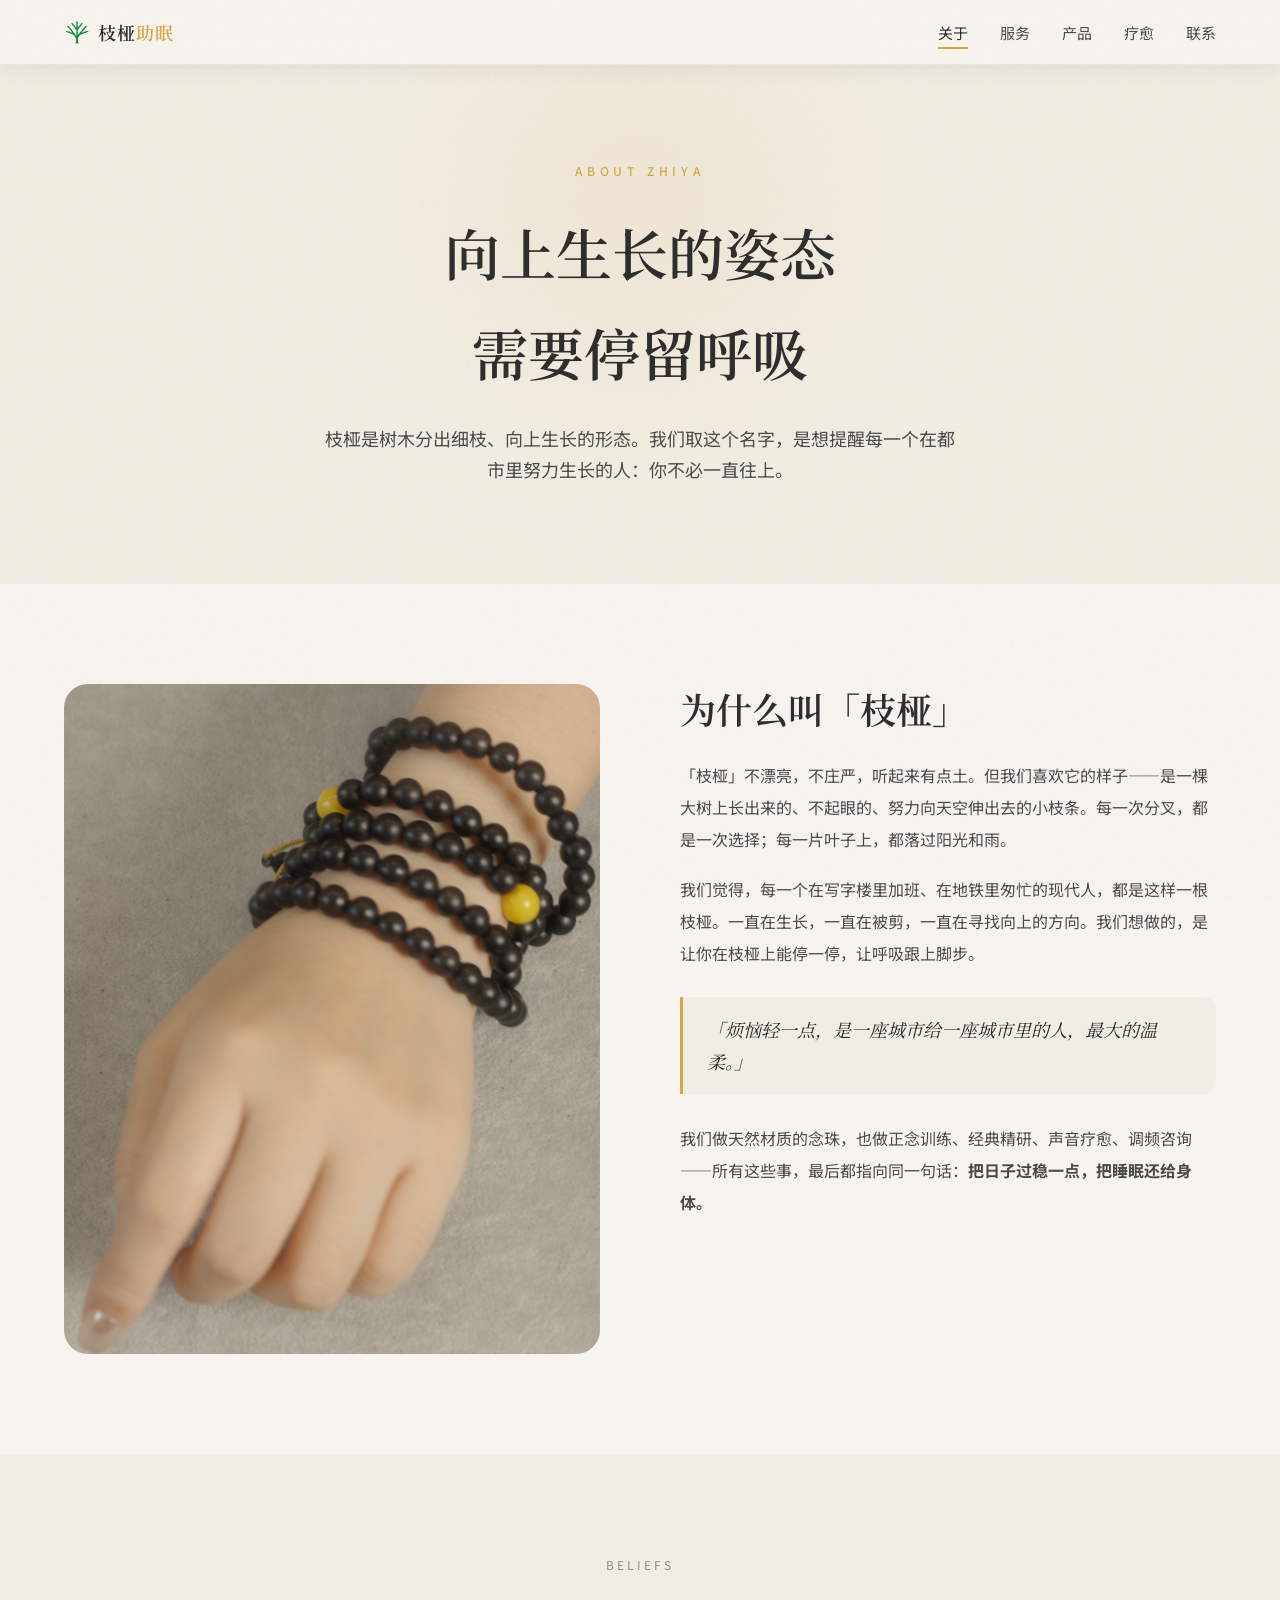
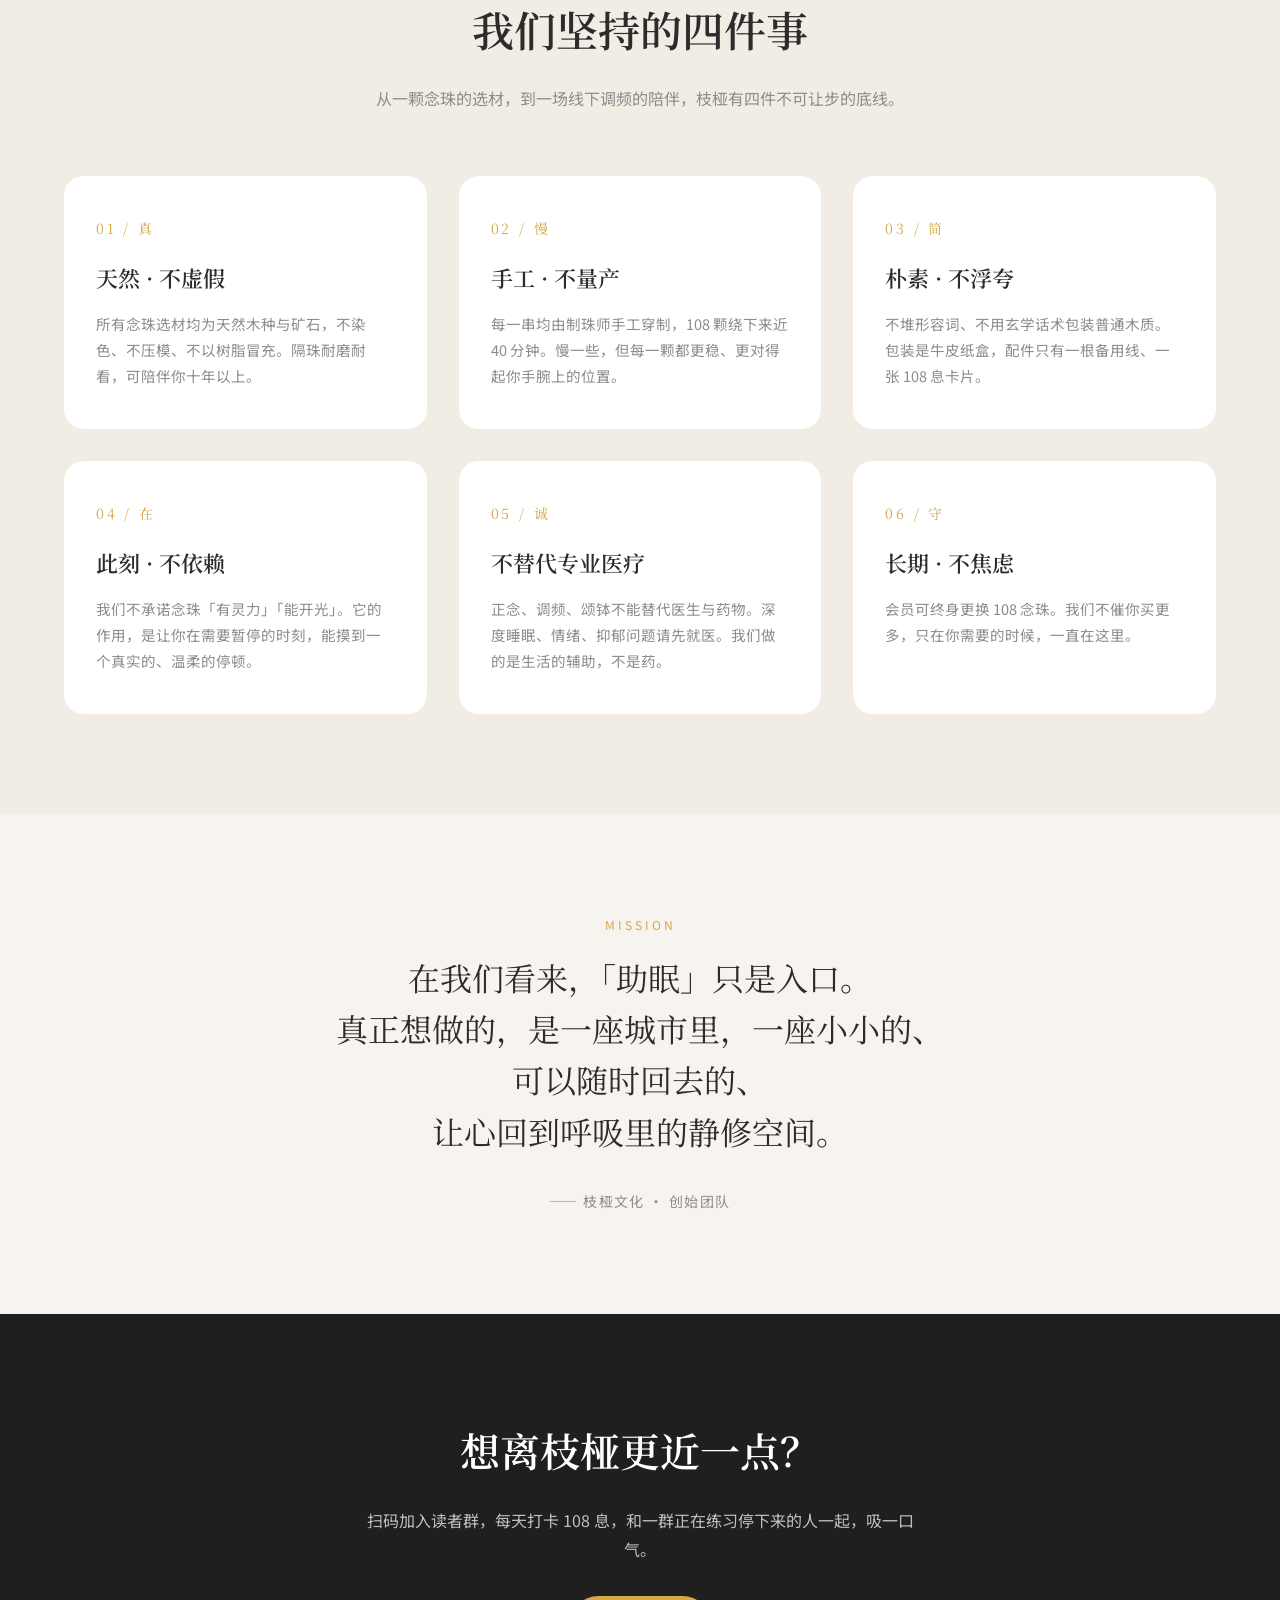
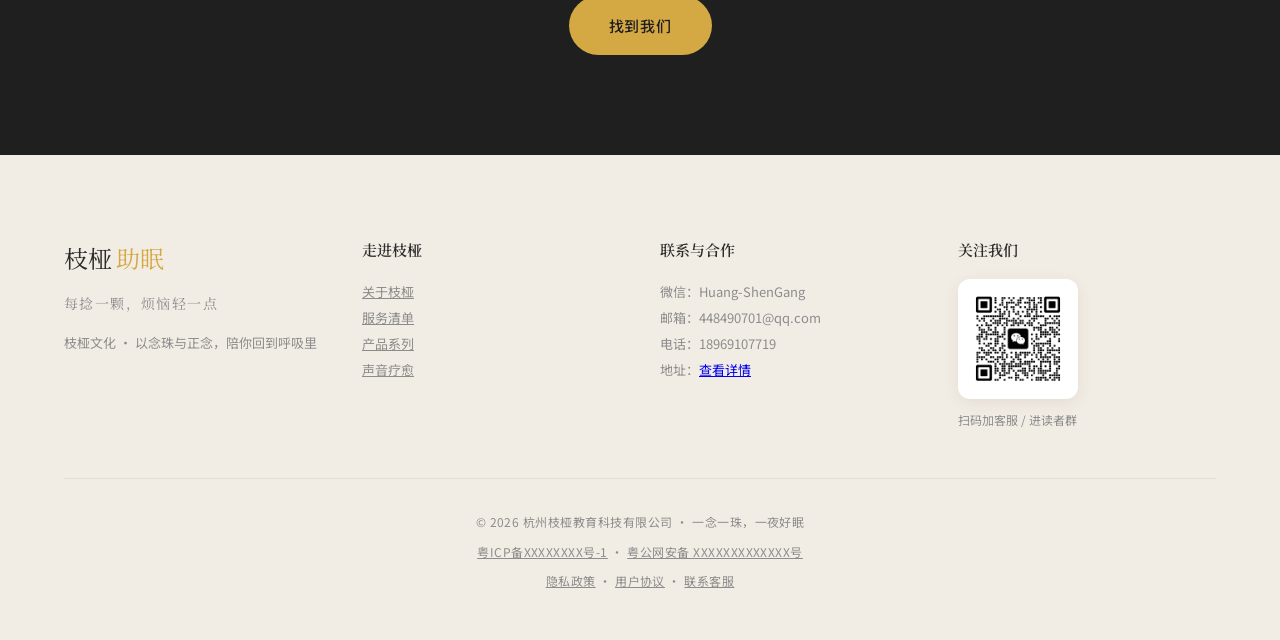
==== commit bed49bed: "导航栏添加 logo 图标 - 在所有 7 个页面的固定导航栏品牌名前加入 logo.png - 在 site.css 中新增 .nav-logo 样式（26px 高度，右侧留白 8px） - 保持 " ====
--- a/about.html
+++ b/about.html
@@ -207,7 +207,7 @@
 
   <header class="site-nav scrolled" id="siteNav" data-page-node-id="hiz7lz0jd9KAFpZ8eFa2yN">
     <div class="nav-inner" data-page-node-id="rOuFH8DepmWAj6AZ67XHF1">
-      <a href="./index.html" class="nav-brand" data-page-node-id="axmOIv5tvUk6HIqHQAxcwW">枝桠<span data-page-node-id="FHJgULIKJq8jnDKn7yEDbx">助眠</span></a>
+      <a href="./index.html" class="nav-brand" data-page-node-id="axmOIv5tvUk6HIqHQAxcwW"><img src="./logo.png" alt="枝桠助眠" class="nav-logo">枝桠<span data-page-node-id="FHJgULIKJq8jnDKn7yEDbx">助眠</span></a>
       <button class="nav-toggle" id="navToggle" aria-label="菜单" aria-expanded="false" data-page-node-id="SBazBdN1yTBa6kZQ1jZ2EP">
         <span data-page-node-id="uJAzvLkXSV394ZRrma4BbR"></span><span data-page-node-id="nHkW20E5eIy1v8cbCnE5GK"></span><span data-page-node-id="qeNM5lYX1c8rsb4ARBfIg5"></span>
       </button>
--- a/assets/site.css
+++ b/assets/site.css
@@ -1409,6 +1409,8 @@
       letter-spacing: 0.05em;
     }
     .nav-brand span { color: var(--beeswax); }
+    .nav-brand { display: inline-flex; align-items: center; }
+    .nav-logo { height: 26px; width: auto; margin-right: 8px; }
     .nav-links {
       display: flex;
       align-items: center;
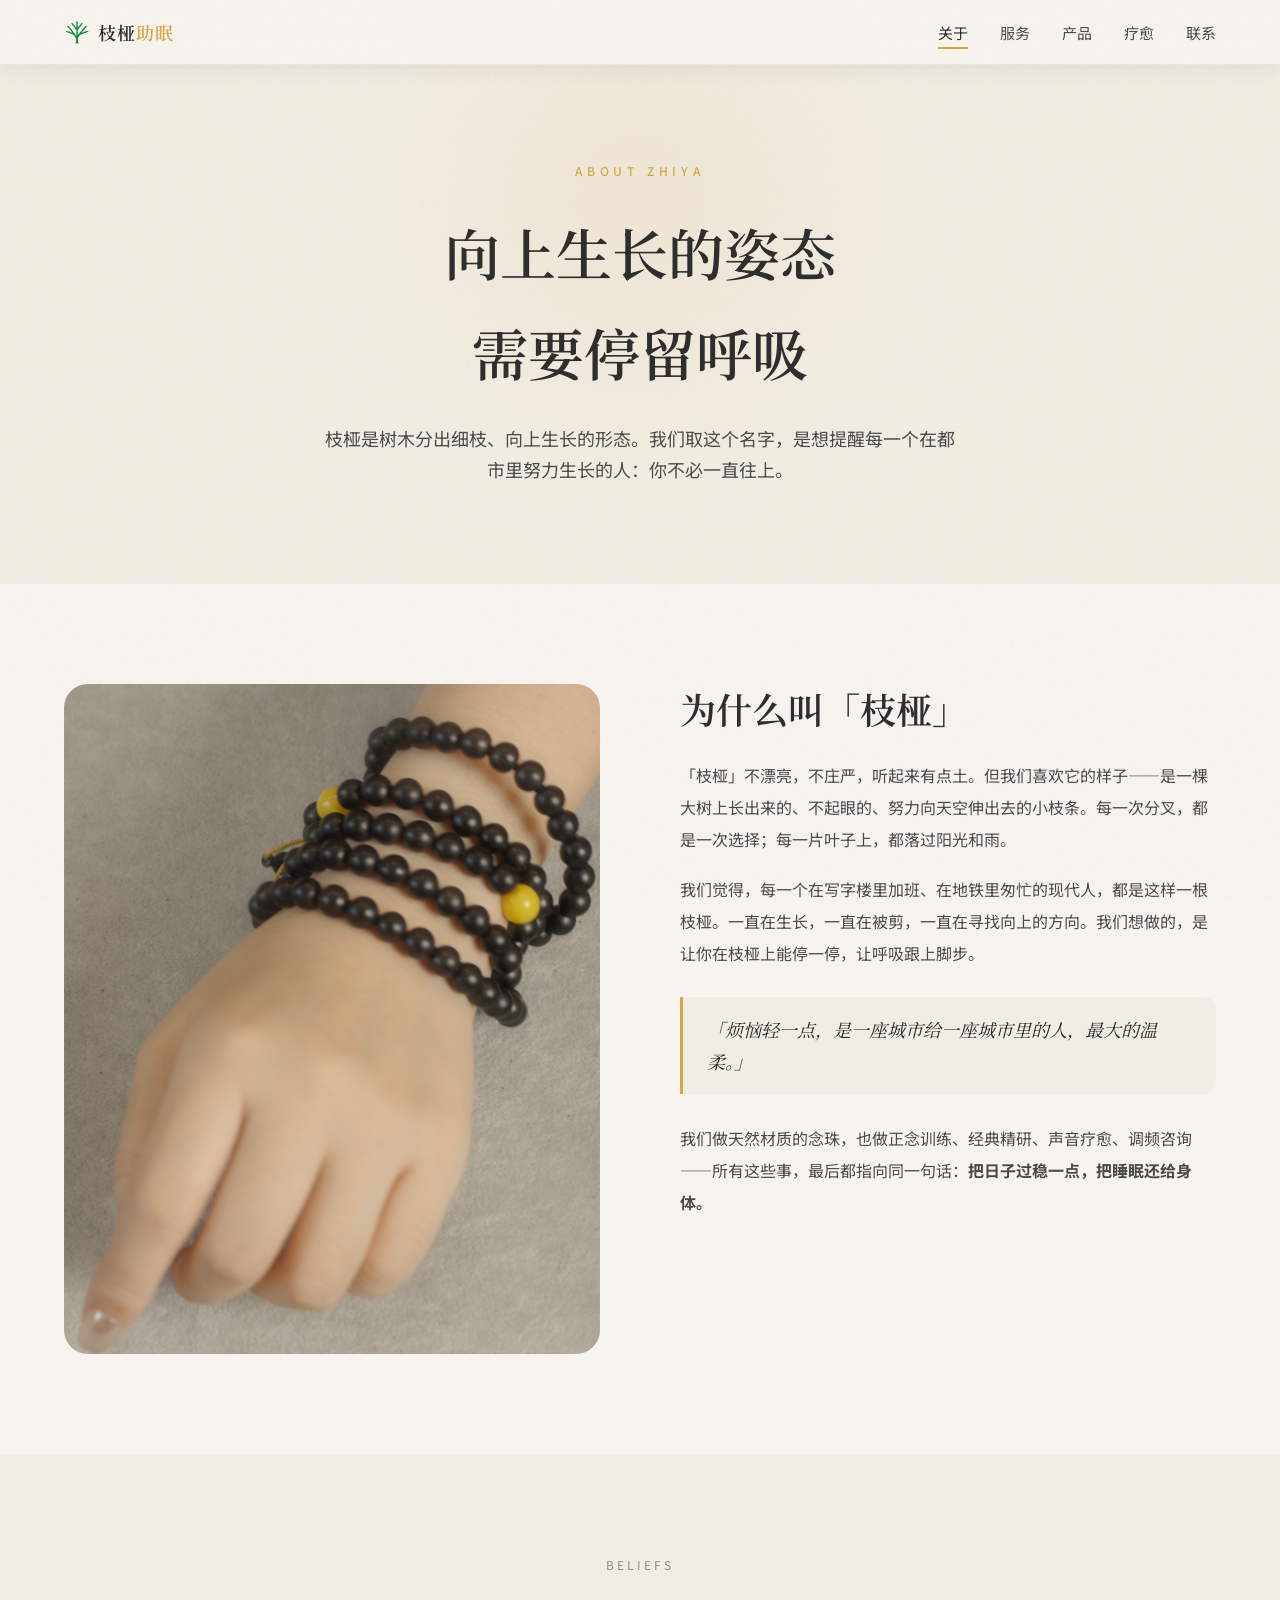
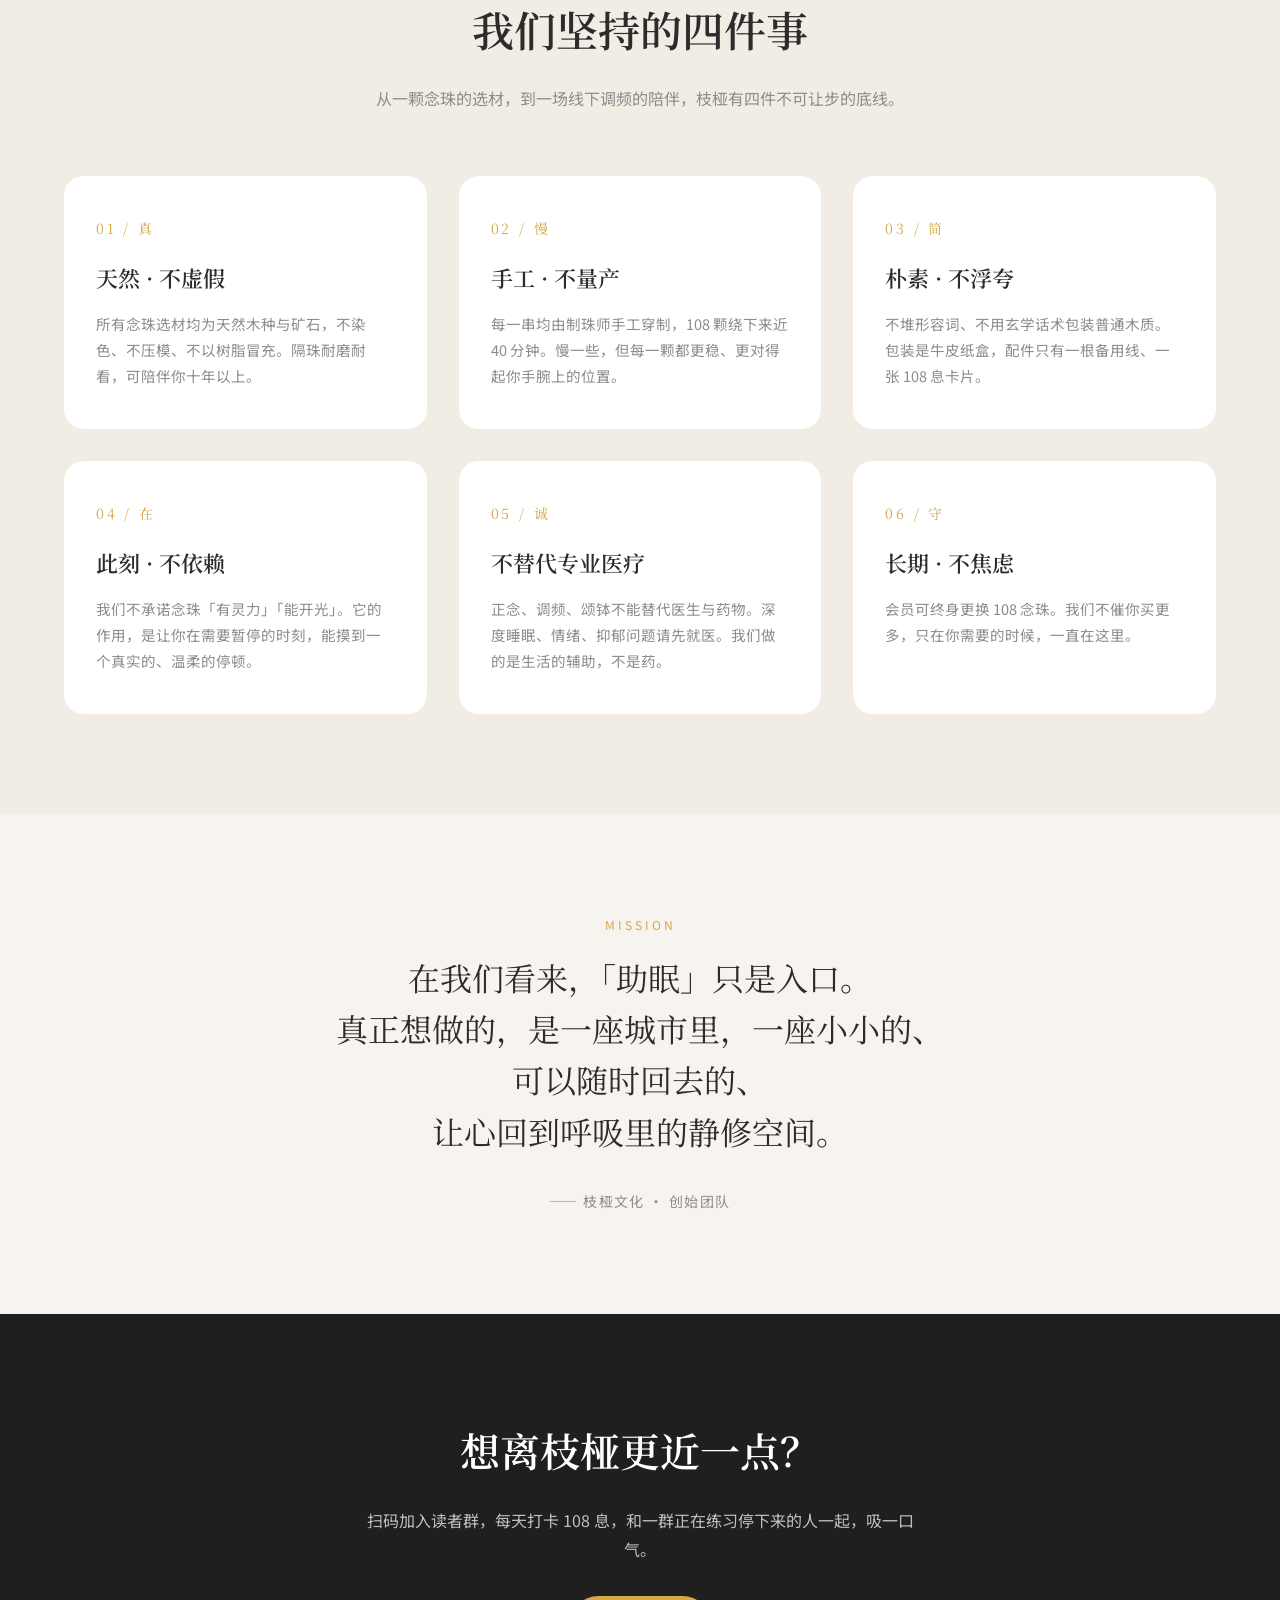
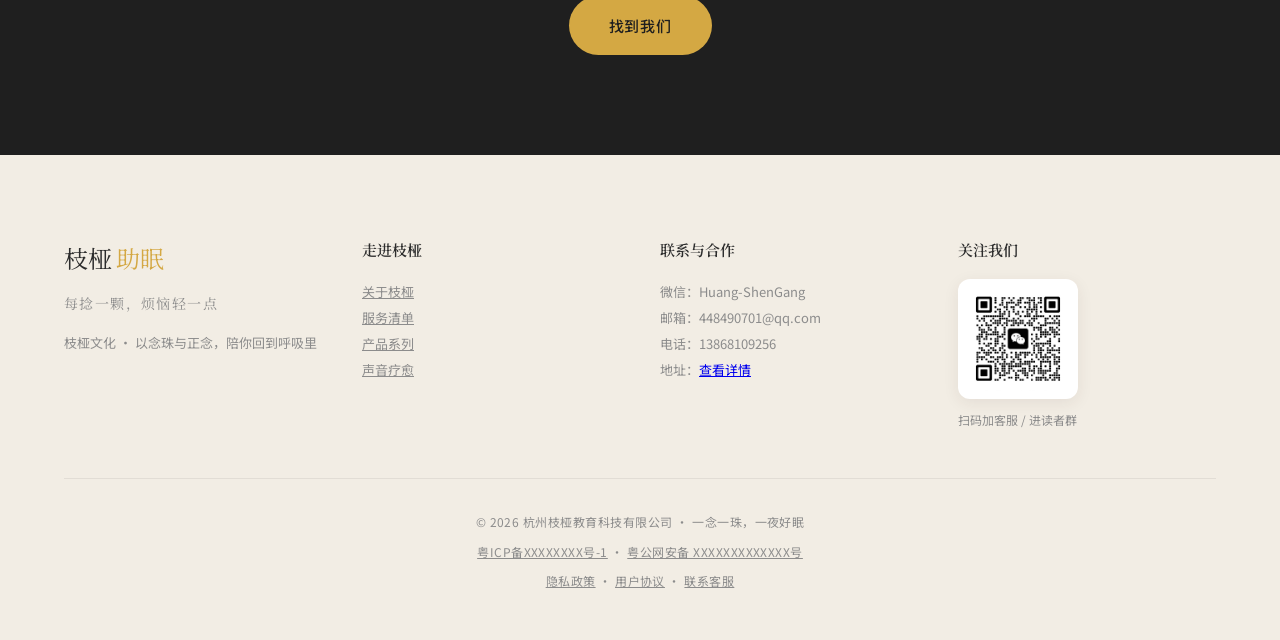
==== commit 72fd98a9: "批量优化：分享卡统一 Gitee raw logo / 文案佛珠→念珠 / 客服电话更换 / 会员与 service 按钮改为二维码弹窗" ====
--- a/about.html
+++ b/about.html
@@ -5,11 +5,13 @@
   <meta name="viewport" content="width=device-width, initial-scale=1.0, maximum-scale=1.0, user-scalable=no" data-page-node-id="kFbuzF8oG6EaIwh0IIqOw9">
   <title>关于枝桠 · 枝桠助眠</title>
   <meta name="description" content="杭州枝桠教育科技有限公司——以念珠与正念陪伴都市年轻人。我们相信，向上生长的姿态，也需要停留呼吸。" data-page-node-id="zHHDZzL48FiC77QS3aB5ci">
-  <meta name="keywords" content="枝桠助眠,关于枝桠,品牌故事,正念,助眠,佛珠,杭州公司" data-page-node-id="AqQT6W8huMCM0F9nWyR6EF">
+  <meta name="keywords" content="枝桠助眠,关于枝桠,品牌故事,正念,助眠,念珠,杭州公司" data-page-node-id="AqQT6W8huMCM0F9nWyR6EF">
   <meta property="og:type" content="website" data-page-node-id="DmBmISzc376RfdoCbHQrcf">
   <meta property="og:title" content="关于枝桠 · 枝桠助眠" data-page-node-id="50yYKK99D9GsTYdADlOUM7">
   <meta property="og:description" content="向上生长的姿态，需要停留呼吸。了解枝桠的故事。" data-page-node-id="1DLY83FLRp54tsqsLVWMIu">
-  <meta property="og:image" content="./产片图片/1.png" data-page-node-id="OiTIKZ00dur47tqIDrCiAA">
+  <meta property="og:image" content="https://raw.giteeusercontent.com/zhiyazhumian/zhiyazhumian.gitee.io/raw/main/logo.png" data-page-node-id="OiTIKZ00dur47tqIDrCiAA">
+  <meta property="og:image:width" content="350">
+  <meta property="og:image:height" content="350">
   <meta property="og:url" content="./about.html" data-page-node-id="WsCuAFcNBPv4tNHKHbFc8V">
   <meta name="twitter:card" content="summary_large_image" data-page-node-id="gfnWzCbw3kTWJ5EfVEJmKY">
   <link rel="canonical" href="./about.html" data-page-node-id="uC2Aphrn7TqYzEpxjlaVn9">
@@ -233,7 +235,7 @@
     <div class="container" data-page-node-id="MZeCGI1SsCHzc0jHbNsNok">
       <div class="about-grid" data-page-node-id="tGA8aJYGiAFybdWyJPHHiR">
         <div class="about-left-image" data-page-node-id="2pXAzo0klJZNjCA20Rikrb">
-          <img src="./产片图片/1.png" alt="枝桠 · 一只戴着佛珠的手" data-page-node-id="SVm0cBThrlSll1KvoSsKX9">
+          <img src="./产片图片/1.png" alt="枝桠 · 一只戴着念珠的手" data-page-node-id="SVm0cBThrlSll1KvoSsKX9">
         </div>
         <div class="about-right-text" data-page-node-id="HJqApwpvIswuZArbkHlZYB">
           <h2 data-page-node-id="R7ZXpMlMowBRGNvMRCJcBs">为什么叫「枝桠」</h2>
@@ -335,7 +337,7 @@
           <ul class="footer-contact" data-page-node-id="OrwHmdqJYcEAZ6gxa6UKd6">
             <li data-page-node-id="h2xQgmKCg3ZCCzlGtzKOn8">微信：Huang-ShenGang</li>
             <li data-page-node-id="Ikn31BDBJXXD7h8YkqNY3U">邮箱：448490701@qq.com</li>
-            <li data-page-node-id="RS2CgsAiRdz9gmYAGglvkn">电话：18969107719</li>
+            <li data-page-node-id="RS2CgsAiRdz9gmYAGglvkn">电话：13868109256</li>
             <li data-page-node-id="Z9lVHiYTtTFLSmH8kqYUqX">地址：<a href="./contact.html" data-page-node-id="9iqHbLwKUDmRbFGy04gUhS">查看详情</a></li>
           </ul>
         </div>
--- a/assets/site.css
+++ b/assets/site.css
@@ -1359,6 +1359,10 @@
       text-decoration: none;
       text-align: center;
       transition: opacity 0.3s ease;
+      border: none;
+      cursor: pointer;
+      font-family: inherit;
+      line-height: inherit;
     }
     .service-link:hover {
       opacity: 0.88;
